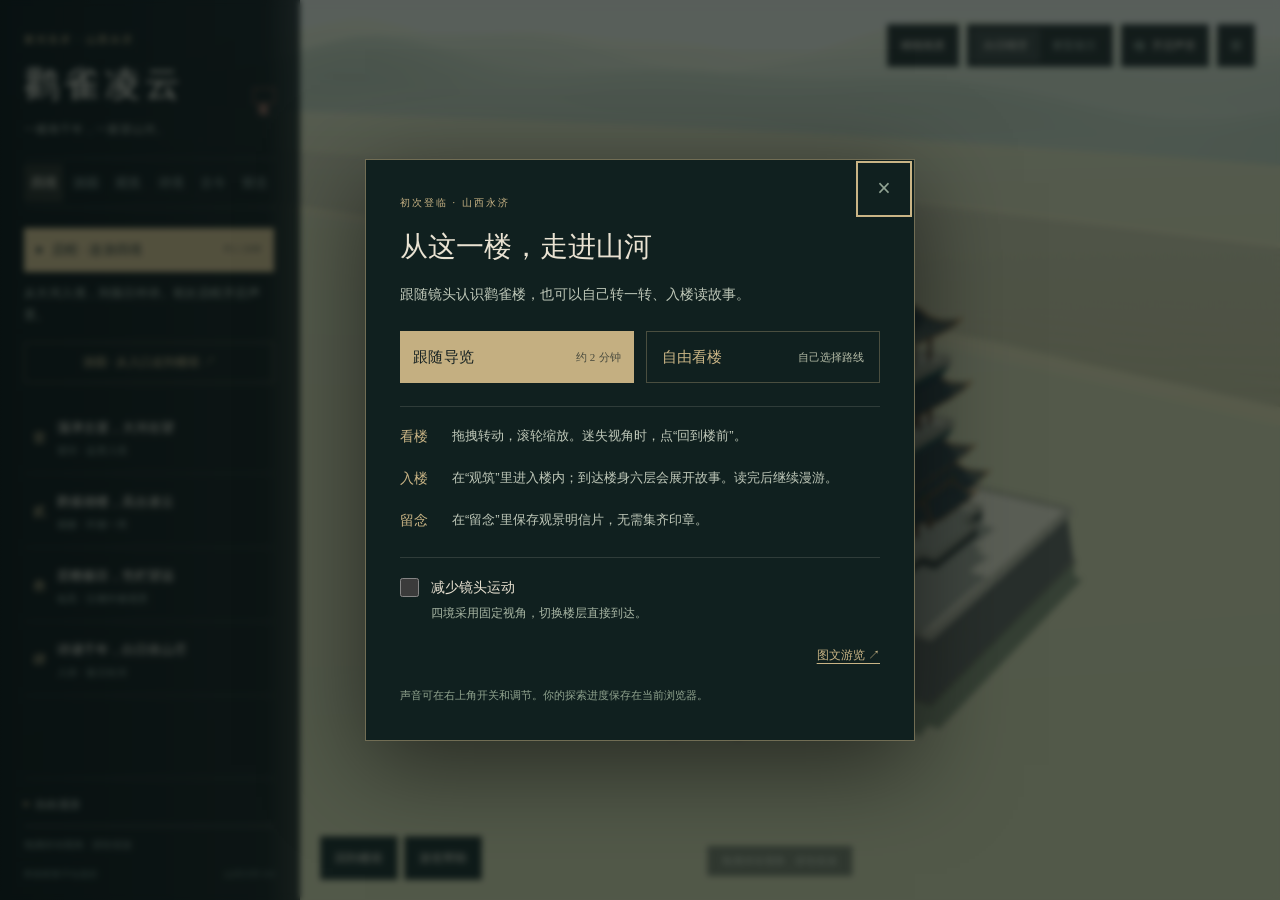
==== index.html @ 4265ccd5 "Release stable ground rendering for interior sections" ====
<!DOCTYPE html>
<html lang="zh-CN">
<head>
  <meta charset="UTF-8">
  <meta name="viewport" content="width=device-width, initial-scale=1, viewport-fit=cover">
  <meta name="theme-color" content="#0b1112">
  <meta http-equiv="Content-Security-Policy" content="upgrade-insecure-requests">
  <meta name="description" content="鹳雀凌云：沿黄河游览鹳雀楼，听声景、识斗拱、赏唐诗，收集六枚山河印章，留下自己的观景明信片。">
  <title>鹳雀凌云 · 鹳雀楼数字化漫游</title>
  <link rel="icon" href="data:image/svg+xml,%3Csvg xmlns='http://www.w3.org/2000/svg' viewBox='0 0 64 64'%3E%3Crect width='64' height='64' rx='12' fill='%23121b1a'/%3E%3Cpath d='M9 49h46M15 45h34M20 31v14m12-14v14m12-14v14M12 30l20-9 20 9M18 20l14-8 14 8' fill='none' stroke='%23c9b485' stroke-width='3'/%3E%3C/svg%3E">
  
  <link rel="stylesheet" href="./assets/experience-v2.css?v=2eea941be336">
  <script type="importmap">{"imports": {"three": "./assets/vendor/three.module.js", "three/addons/": "./assets/vendor/addons/"}}</script>
  <link data-online-preload rel="preload" as="fetch" href="./assets/guanque-fast.glb?v=9f505e58ea21" crossorigin="anonymous" fetchpriority="high">
  <link data-online-preload rel="modulepreload" href="./assets/vendor/three.module.js">
  <link data-online-preload rel="modulepreload" href="./assets/vendor/addons/controls/OrbitControls.js">
  <link data-online-preload rel="modulepreload" href="./assets/vendor/addons/loaders/GLTFLoader.js">
  <link data-online-preload rel="modulepreload" href="./assets/vendor/addons/utils/BufferGeometryUtils.js">
</head>
<body>
  <main id="stage" aria-label="鹳雀楼三维漫游场景"></main>
  <div id="hotspots" aria-label="建筑探索点" hidden></div>

  <aside class="sidebar" id="tour-navigation" aria-label="漫游导航">
    <header class="brand">
      <div><p class="eyebrow">黄河东岸 · 山西永济</p><h1>鹳雀凌云</h1></div>
      <span class="brand-seal" aria-hidden="true">登临</span>
    </header>
    <p class="brand-caption">一楼阅千年，一眼望山河。</p>

    <nav class="view-tabs" role="tablist" aria-label="选择体验">
      <button id="tab-tour" role="tab" data-view="tour" aria-selected="true" aria-controls="view-tour">四境</button>
      <button id="tab-park" role="tab" data-view="park" aria-selected="false" aria-controls="view-park" tabindex="-1">游园</button>
      <button id="tab-explore" role="tab" data-view="explore" aria-selected="false" aria-controls="view-explore" tabindex="-1">观筑</button>
      <button id="tab-poetry" role="tab" data-view="poetry" aria-selected="false" aria-controls="view-poetry" tabindex="-1">诗境</button>
      <button id="tab-history" role="tab" data-view="history" aria-selected="false" aria-controls="view-history" tabindex="-1">古今</button>
      <button id="tab-keepsake" role="tab" data-view="keepsake" aria-selected="false" aria-controls="view-keepsake" tabindex="-1">留念</button>
    </nav>

    <div class="view-body" id="navigation-content">
      <section id="view-tour" class="view-pane" role="tabpanel" aria-labelledby="tab-tour">
        <button class="primary-button" id="play-all"><span class="play-triangle" aria-hidden="true"></span>启程 · 连游四境<span class="button-tail">约 2 分钟</span></button>
        <p class="pane-note">从大河入境，到落日吟诗。初次启程开启声景。</p>
        <button class="outline-button park-entry" id="open-park">游园 · 从入口走到楼前 ↗</button>
        <nav class="scene-nav" aria-label="选择巡航场景">
          <button class="scene-button" data-scene="0" aria-pressed="false"><span class="scene-number">壹</span><span><span class="scene-title">蒲津古渡，大河在望</span><span class="scene-description">望河 · 远景入境</span></span><span class="scene-check" aria-hidden="true"></span></button>
          <button class="scene-button" data-scene="1" aria-pressed="false"><span class="scene-number">贰</span><span><span class="scene-title">鹳雀雄楼，高台凌云</span><span class="scene-description">观楼 · 环楼一周</span></span><span class="scene-check" aria-hidden="true"></span></button>
          <button class="scene-button" data-scene="2" aria-pressed="false"><span class="scene-number">叁</span><span><span class="scene-title">层檐极目，凭栏望远</span><span class="scene-description">临高 · 沿楼外侧观景</span></span><span class="scene-check" aria-hidden="true"></span></button>
          <button class="scene-button" data-scene="3" aria-pressed="false"><span class="scene-number">肆</span><span><span class="scene-title">诗诵千年，白日依山尽</span><span class="scene-description">入诗 · 落日长河</span></span><span class="scene-check" aria-hidden="true"></span></button>
        </nav>
      </section>

      <section id="view-park" class="view-pane" role="tabpanel" aria-labelledby="tab-park" hidden>
        <p class="pane-intro">穿园过湖，拾级登临。</p>
        <p class="pane-note">沿实景中的入口、鹳影湖与主轴，走近这座楼。</p>
        <button id="park-overview" class="primary-button">俯瞰景区全貌 <span class="button-tail">实景布局参考</span></button>
        <p id="park-status" class="microcopy" role="status">正在铺展景区周边…</p><button id="park-retry" class="text-button" hidden>重新载入周边 ↗</button>
        <nav id="park-stops" class="park-stops" aria-label="选择景区游览位置"></nav>
        <div class="park-reading"><p id="park-stop-label" class="eyebrow">由入口望向鹳雀楼</p><p id="park-stop-note">入口、湖桥、圆形广场与高台，连成一段完整的登临。</p></div>
        <button id="park-next" class="outline-button">从入口出发 →</button>
        <button id="park-enter-building" class="text-button park-enter">进入楼内 · 接续楼层故事 ↗</button>
        <label class="check-row park-visible"><input id="park-visible" type="checkbox" checked>显示景区周边</label>
        <p class="microcopy">卫星图校正平面关系，航拍参考建筑形制。道路、湖岸和附属建筑尺寸为示意。</p>
      </section>

      <section id="view-explore" class="view-pane" role="tabpanel" aria-labelledby="tab-explore" hidden>
        <p class="pane-intro">从一片瓦，读懂一座楼。</p>
        <p class="pane-note">点选构件，或点击画面中的标记，靠近看一看。</p>
        <button id="enter-walk" class="primary-button interior-entry">入楼漫游 · 楼层故事</button>
        <button id="interior-toggle" class="outline-button interior-entry" aria-pressed="false">打开九层内部结构</button>
        <div id="walk-panel" class="walk-panel" hidden>
          <div class="section-heading"><strong id="walk-floor">楼身一层</strong><span id="walk-progress" class="microcopy">故事足迹 0 / 6</span></div>
          <label class="interior-label" for="walk-storey">前往楼层</label><select id="walk-storey"></select>
          <div class="walk-navigation">
            <div class="walk-pad" role="group" aria-label="楼内移动"><button data-walk-move="forward" aria-label="向前走">↑</button><button data-walk-move="left" aria-label="向左走">←</button><button data-walk-move="back" aria-label="向后走">↓</button><button data-walk-move="right" aria-label="向右走">→</button></div>
            <div class="walk-floor-actions"><div><button id="walk-down">下楼 ↓</button><button id="walk-up">上楼 ↑</button></div><button id="walk-story-again">重读本层故事</button><button id="walk-recenter">回到本层入口</button></div>
          </div>
          <p id="walk-status" class="walk-status" role="status">拖动画面环视 · W A S D 或方向键行走</p>
          <button id="exit-walk" class="outline-button">返回结构剖视</button>
          <p class="microcopy walk-scope">楼身六层到层讲故事，台基三层可查看结构说明。故事为导览主题编排，空间为示意。E 上楼，Q 下楼，Esc 退出。</p>
        </div>
        <div id="interior-panel" class="interior-panel" hidden>
          <p class="interior-scope">结构示意 · 平面与部分层高推定</p>
          <div class="interior-modes" role="group" aria-label="内部结构显示方式"><button data-interior-mode="section" aria-pressed="true">半剖楼阁</button><button data-interior-mode="skeleton" aria-pressed="false">只看骨架</button></div>
          <label class="interior-label" for="interior-storey">按内部楼层查看</label>
          <select id="interior-storey"><option value="all">全楼 · 九层结构</option></select>
          <div class="section-heading"><span id="interior-floor-title">台基三层 · 楼身六层</span><button id="interior-spread" class="text-button" aria-pressed="false">展开九层 ↗</button></div>
          <p id="interior-floor-note" class="microcopy"></p>
          <div id="section-depth-control"><label class="interior-label" for="section-depth">外壳剖切位置 <output id="section-depth-value">中轴</output></label><input id="section-depth" type="range" min="-25" max="25" step="1" value="0"></div>
          <p class="microcopy">楼梯、井道和柱位按资料关系示意，尺寸待完整 CAD 核对。</p>
          <button id="interior-evidence" class="text-button">查看建模依据与推定范围 ↗</button>
        </div>
        <div class="part-list" aria-label="选择建筑构件">
          <button data-part="bracket"><span class="part-glyph" aria-hidden="true">枓</span><span>檐下斗拱<small>层叠相承，向外出挑</small></span><span class="visited-mark"></span></button>
          <button data-part="tile"><span class="part-glyph" aria-hidden="true">瓦</span><span>灰陶筒瓦<small>一垄一垄，顺势排水</small></span><span class="visited-mark"></span></button>
          <button data-part="ridge"><span class="part-glyph" aria-hidden="true">脊</span><span>正脊与鸱吻<small>屋顶之上，抬头见巧</small></span><span class="visited-mark"></span></button>
          <button data-part="column"><span class="part-glyph" aria-hidden="true">柱</span><span>立柱与回廊<small>柱列成行，檐影有序</small></span><span class="visited-mark"></span></button>
          <button data-part="podium"><span class="part-glyph" aria-hidden="true">台</span><span>高台与石阶<small>拾级之始，楼阁之基</small></span><span class="visited-mark"></span></button>
        </div>
        <div class="structure-controls">
          <div class="section-heading"><span>楼阁结构</span><button id="explode-button" class="text-button" aria-pressed="false">展开层次 ↗</button></div>
          <div class="layer-filters" role="group" aria-label="按外观层次查看">
            <button data-tier="all" aria-pressed="true">全楼</button><button data-tier="0" aria-pressed="false">高台</button><button data-tier="1" aria-pressed="false">下层</button><button data-tier="2" aria-pressed="false">中层</button><button data-tier="3" aria-pressed="false">上层</button>
          </div>
          <p class="microcopy">台基内分三层，楼身内分六层。外观中层、上层分别对应楼身第四、第六层。</p>
        </div>
      </section>

      <section id="view-poetry" class="view-pane" role="tabpanel" aria-labelledby="tab-poetry" hidden>
        <p class="pane-intro">让诗句，回到风景里。</p>
        <p class="pane-note">点一句诗，随镜头看落日、望黄河、再登高。</p>
        <button class="primary-button" id="play-poem"><span class="play-triangle" aria-hidden="true"></span>听一首《登鹳雀楼》</button>
        <div class="poetry-stops">
          <button data-poem="0"><span>01</span><span>白日依山尽<small>看夕照渐入山色</small></span><span class="visited-mark"></span></button>
          <button data-poem="1"><span>02</span><span>黄河入海流<small>让视线沿长河展开</small></span><span class="visited-mark"></span></button>
          <button data-poem="2"><span>03</span><span>欲穷千里目<small>放眼远山与平原</small></span><span class="visited-mark"></span></button>
          <button data-poem="3"><span>04</span><span>更上一层楼<small>随目光再上一层</small></span><span class="visited-mark"></span></button>
        </div>
        <p class="microcopy">可单句重听，也可按诗序连续欣赏。</p>
      </section>

      <section id="view-history" class="view-pane" role="tabpanel" aria-labelledby="tab-history" hidden>
        <p class="pane-intro">楼有兴替，诗自长存。</p>
        <p class="pane-note">沿时间看它的来处，也看今天的重逢。</p>
        <div class="history-list" aria-label="鹳雀楼历史时间轴">
          <button data-history="0"><span class="history-date">北周时期</span><span>河畔起高楼</span></button>
          <button data-history="1"><span class="history-date">唐代</span><span>诗人与登临</span></button>
          <button data-history="2"><span class="history-date">古楼毁损后</span><span>楼隐，诗传</span></button>
          <button data-history="3"><span class="history-date">1997 年</span><span>重建启幕</span></button>
          <button data-history="4"><span class="history-date">2002 年</span><span>重见鹳雀楼</span></button>
        </div>
        <a class="source-link" href="http://sxgql.com/?about/" target="_blank" rel="noopener noreferrer">资料来源：鹳雀楼景区介绍 ↗</a>
      </section>

      <section id="view-keepsake" class="view-pane" role="tabpanel" aria-labelledby="tab-keepsake" hidden>
        <p class="pane-intro">把这一眼山河，留下来。</p>
        <p class="pane-note">探索六个主题，集齐属于这次登临的山河印。</p>
        <div id="stamp-grid" class="stamp-grid" aria-label="山河印章收集"></div>
        <p class="collection-progress" id="collection-progress">山河六印 · 0 / 6</p>
        <label class="poem-choice" for="postcard-poem">选一句诗，寄给此刻</label>
        <select id="postcard-poem"><option value="0">白日依山尽，黄河入海流。</option><option value="1">欲穷千里目，更上一层楼。</option><option value="2">一楼阅千年，一眼望山河。</option></select>
        <button class="primary-button" id="capture-postcard">制作观景明信片 <span class="button-tail">留住当前视角</span></button>
        <p class="microcopy">随时可以留影。探索进度保存在当前浏览器。</p>
      </section>
    </div>

    <div class="tour-info">
      <div class="mode-row"><div class="mode" id="mode"><span class="mode-dot"></span><span id="mode-label" aria-live="polite">自由漫游</span></div><span id="tour-counter"></span></div>
      <div class="progress-track" role="progressbar" aria-label="导览进度" aria-valuemin="0" aria-valuemax="100" aria-valuenow="0"><div id="tour-progress"></div></div>
      <div class="player-controls" id="player-controls" hidden><button id="previous-scene" aria-label="上一境">← 上一境</button><button id="pause-tour">暂停</button><button id="next-scene" aria-label="下一境">下一境 →</button><button id="stop-tour" aria-label="结束导览">结束</button></div>
      <p class="tour-tip" id="tour-tip">拖拽转动 · 滚轮缩放 · 双指缩放</p>
    </div>
    <footer class="sidebar-footer"><span>鹳雀楼数字化漫游</span><span id="mini-progress">山河六印 0/6</span></footer>
  </aside>

  <div class="top-controls">
    <button id="quality-toggle" class="quality-toggle" aria-pressed="false" disabled title="加载精细模型">精细画质</button>
    <div class="time-switch" role="group" aria-label="时辰切换"><button id="day-button" class="time-button active" aria-pressed="true">白日晴空</button><button id="dusk-button" class="time-button" aria-pressed="false">黄昏落日</button></div>
    <button id="sound-toggle" class="sound-toggle" aria-pressed="false"><span class="sound-bars" aria-hidden="true"><i></i><i></i><i></i></span><span id="sound-label">开启声音</span></button>
    <button id="sound-settings-toggle" class="settings-toggle" aria-expanded="false" aria-controls="sound-settings" aria-label="声音设置">≡</button>
  </div>
  <aside id="sound-settings" class="sound-settings" aria-label="声音设置" hidden>
    <div class="section-heading"><span>山河声景</span><button class="text-button" id="close-sound-settings" aria-label="收起声音设置">×</button></div>
    <label for="music-track">背景音乐</label>
    <select id="music-track"><option value="fuguang">浮光（The History） · Jannik</option><option value="original">原配乐 · 山河五音</option></select>
    <div id="external-music-panel">
      <audio id="external-music-player" preload="none" loop hidden></audio>
      <div class="fuguang-player">
        <p class="fuguang-title">浮光 <span>The History · Jannik</span></p>
        <div class="fuguang-playback"><button id="external-music-play" class="outline-button">播放《浮光》</button><span id="fuguang-time">00:00 / --:--</span></div>
        <input id="fuguang-seek" type="range" min="0" max="100" step="0.1" value="0" aria-label="《浮光》播放进度" disabled>
      </div>
      <label for="fuguang-volume">《浮光》音量 <output id="fuguang-volume-value">20%</output></label><input id="fuguang-volume" type="range" min="0" max="100" value="20">
      <p id="fuguang-status" class="microcopy" role="status">点击播放，可单独调节音乐音量。</p>
      <p id="fuguang-device-volume" class="microcopy" hidden>此浏览器使用设备音量，请通过系统音量键调节。</p>
      <div class="music-player-actions"><button id="external-music-reload" class="text-button" hidden>重新载入播放器</button><a href="https://music.163.com/song?id=1394601255" target="_blank" rel="noopener noreferrer">在网易云打开 ↗</a></div>
      <p class="microcopy">网易云音频外链 · 需联网播放</p>
    </div>
    <div id="original-music-controls" hidden>
      <label for="music-volume">原配乐音量 <output id="music-volume-value">40%</output></label><input id="music-volume" type="range" min="0" max="100" value="40">
      <p class="microcopy">原创五声音景，随白日与黄昏变换。<br>朗诵时原配乐会轻轻降低。</p>
    </div>
    <label for="ambient-volume">风与水 <output id="ambient-volume-value">25%</output></label><input id="ambient-volume" type="range" min="0" max="100" value="25">
    <label class="check-row"><input type="checkbox" id="narration-enabled" checked>开启朗诵与构件讲解</label>
    <p class="microcopy">朗诵与讲解 · 云扬合成男声</p>
  </aside>

  <div id="interior-legend" class="interior-legend" aria-live="polite" hidden><strong id="interior-legend-floor">九层结构示意</strong><span>平面与部分层高推定</span><div><i class="known-dot"></i>有标高依据 <i class="estimated-dot"></i>标高推定</div></div>
  <div id="walk-fade" class="walk-fade" aria-hidden="true"></div>
  <aside id="walk-story" class="walk-story" aria-label="楼层故事" hidden>
    <div class="walk-story-reading">
    <button id="walk-close-story" class="close-panel" aria-label="收起楼层故事">×</button>
    <p id="walk-story-floor" class="eyebrow"></p><h2 id="walk-story-title" tabindex="-1"></h2><p id="walk-story-lead" class="detail-lead"></p><div id="walk-story-body"></div>
    <button id="walk-read-story" class="outline-button" hidden>听本层故事</button><a id="walk-story-source" class="source-link" target="_blank" rel="noopener noreferrer">查阅故事依据 ↗</a>
    <p id="walk-story-scope" class="microcopy">六层故事为数字导览主题编排，不代表真实展厅用途。</p>
    </div>
    <div class="walk-story-actions"><button id="walk-continue" class="primary-button">读完了，继续漫游 →</button></div>
  </aside>
  <aside id="detail-panel" class="detail-panel" aria-label="探索详情" hidden>
    <button class="close-panel" id="close-detail" aria-label="收起探索详情">×</button>
    <p class="eyebrow" id="detail-eyebrow"></p><h2 id="detail-title"></h2><p class="detail-lead" id="detail-lead"></p><div id="detail-body"></div>
    <button class="outline-button" id="read-detail" hidden>听一段讲解</button>
    <a class="source-link" id="detail-source" hidden target="_blank" rel="noopener noreferrer">查阅资料 ↗</a>
  </aside>

  <aside class="poem-panel" id="poem-panel" aria-label="王之涣《登鹳雀楼》" aria-hidden="true" inert>
    <button class="close-panel" id="close-poem" aria-label="收起诗文">×</button>
    <p class="eyebrow">点一句诗，入一重境</p><h2>登鹳雀楼</h2><p class="poem-author">唐 · 王之涣</p>
    <div class="poem-lines"><button data-poem="0">白日依山尽，</button><button data-poem="1">黄河入海流。</button><button data-poem="2">欲穷千里目，</button><button data-poem="3">更上一层楼。</button></div>
    <p id="poem-caption">四句诗，四种看山河的方式。</p>
  </aside>

  <div class="caption-bar" id="caption-bar" hidden><span id="caption-kicker"></span><p id="caption-text" aria-live="polite"></p></div>
  <div id="toast" class="toast" role="status" hidden></div>
  <div class="view-hint" id="view-hint">拖拽转动视角 <span>·</span> 滚轮缩放</div>
  <div id="scene-tools" class="scene-tools" role="group" aria-label="游览快捷操作">
    <button id="home-view" disabled>回到楼前</button>
    <button id="visitor-help" aria-haspopup="dialog" aria-controls="visitor-guide" disabled>游览帮助</button>
    <button id="panel-toggle" aria-expanded="true" aria-controls="navigation-content" disabled>收起面板</button>
  </div>

  <dialog id="visitor-guide" class="visitor-guide" aria-labelledby="visitor-title" aria-describedby="visitor-intro">
    <button id="close-visitor-guide" class="close-panel" aria-label="关闭游览帮助">×</button>
    <p class="eyebrow" id="visitor-eyebrow">黄河东岸 · 山西永济</p>
    <h2 id="visitor-title">从这一楼，走进山河</h2>
    <p id="visitor-intro">跟随镜头认识鹳雀楼，也可以自己转一转、入楼读故事。</p>
    <div class="visitor-choices">
      <button id="visitor-tour" class="primary-button">跟随导览 <span class="button-tail">约 2 分钟</span></button>
      <button id="visitor-explore" class="outline-button">自由看楼 <span>自己选择路线</span></button>
    </div>
    <dl class="visitor-tips">
      <div><dt>看楼</dt><dd><span class="desktop-tip">拖拽转动，滚轮缩放。</span><span class="mobile-tip">单指转动，双指缩放。</span>迷失视角时，点“回到楼前”。</dd></div>
      <div><dt>入楼</dt><dd>在“观筑”里进入楼内；到达楼身六层会展开故事。读完后继续漫游。</dd></div>
      <div><dt>留念</dt><dd>在“留念”里保存观景明信片，无需集齐印章。</dd></div>
    </dl>
    <label class="visitor-motion"><input id="visitor-reduced-motion" type="checkbox"><span>减少镜头运动<small>四境采用固定视角，切换楼层直接到达。</small></span></label>
    <div class="visitor-bottom"><button id="visitor-system-motion" class="text-button" hidden>跟随设备的动态设置</button><a href="#reading-guide">图文游览 ↗</a></div>
    <p class="visitor-note">声音可在右上角开关和调节。你的探索进度保存在当前浏览器。</p>
  </dialog>

  <section id="reading-guide" class="reading-guide" aria-labelledby="reading-title" tabindex="-1">
    <div class="reading-content">
      <a href="#" class="reading-return">← 返回三维场景</a>
      <p class="eyebrow">黄河东岸 · 山西永济</p>
      <h2 id="reading-title">一楼阅千年</h2>
      <p class="reading-intro">暂时不便操作三维画面，也可以在这里读建筑、赏唐诗，按自己的节奏了解鹳雀楼。</p>
      <div class="reading-facts"><p><strong>73.9 米</strong><span>现代复建楼总高</span></p><p><strong>九层结构</strong><span>台基三层 · 楼身六层</span></p><p><strong>六段故事</strong><span>数字导览的楼层主题</span></p></div>
      <h3>诗里的鹳雀楼</h3><blockquote>白日依山尽，黄河入海流。<br>欲穷千里目，更上一层楼。<cite>唐 · 王之涣《登鹳雀楼》</cite></blockquote>
      <h3>随楼层读故事</h3><p>楼身六层编排文化故事；台基三层介绍建筑结构。以下主题不对应真实展厅分配。</p>
      <details><summary>楼身一层 · 河畔起高楼</summary><p>从这一层，先听古楼的来处。</p><p>据景区介绍，鹳雀楼始建于北周，最初具有军事戍楼的用途，因鹳雀常来栖息而得名。楼临黄河、远望中条，地理位置与登临视野一起构成了它的记忆。</p><p>眼前的三维模型表现的是现代复建楼。复建工程于 1997 年启动，2002 年开放；古楼的故事，借新的建筑空间继续被人们讲述。</p><a target="_blank" rel="noopener noreferrer" href="http://sxgql.com/?about/">查阅故事依据 ↗</a></details>
      <details><summary>楼身二层 · 二十字里的山河</summary><p>一首短诗，把登临写成了千年的记忆。</p><p>“白日依山尽，黄河入海流。欲穷千里目，更上一层楼。”王之涣的《登鹳雀楼》只有四句二十字，却把落日、大河与登高的动作连在了一起。</p><p>前两句展开眼前山河，后两句把视线引向更远的地方。此层的数字主题从诗意出发，不代表这里真实设有某一座诗歌展厅。</p><a target="_blank" rel="noopener noreferrer" href="http://sxgql.com/?about/">查阅故事依据 ↗</a></details>
      <details><summary>楼身三层 · 楼隐，诗传</summary><p>建筑曾经消失，登临的记忆仍在。</p><p>据景区介绍，古鹳雀楼曾毁于战火，此后长期未获重建。这里不把今天的复建楼当成从古代原样留存的建筑。</p><p>楼可以隐去，诗却一代代传下来。《登鹳雀楼》让黄河岸边的登临经验越过时间，也让后来的重建有了人们熟悉的文化记忆。</p><a target="_blank" rel="noopener noreferrer" href="http://sxgql.com/?about/">查阅故事依据 ↗</a></details>
      <details><summary>楼身四层 · 重建，再续登临</summary><p>新的楼阁，回应久远的文化记忆。</p><p>据景区介绍，鹳雀楼于 1997 年 12 月启动重建，2002 年 9 月 26 日正式对外开放。今天眼前的楼阁，是这次现代复建的成果。</p><p>复建采用仿唐形制，把高台、柱列与层檐重新带到黄河岸边。它延续的是古楼与诗文的文化记忆，具体空间和工程构造属于现代建筑。</p><a target="_blank" rel="noopener noreferrer" href="http://sxgql.com/?about/">查阅故事依据 ↗</a></details>
      <details><summary>楼身五层 · 唐风与今工</summary><p>檐下的古意，来自今天的建造。</p><p>复建楼采用框架剪力墙结构，并组合预制与现浇的仿古混凝土构件。眼前的柱、枋、斗拱和层檐，以现代工程方法表现仿唐楼阁的建筑节奏。</p><p>施工方案记载，在楼身第五层平面处，外槽柱轴线向内移动 500 毫米。这一处明确的调整，让我们能把上部收敛的轮廓，与具体的建造尺寸联系起来。</p><a target="_blank" rel="noopener noreferrer" href="https://www.gc5.com/jzgc/jzsg/10190840.html">查阅故事依据 ↗</a></details>
      <details><summary>楼身六层 · 更上一层楼</summary><p>走到高处，再把目光交给山河。</p><p>楼身六层对应外观的第三层。包括台基与最高脊饰在内，复建楼总高 73.9 米；楼层地坪、屋顶和最高大吻，属于不同的高度基准。</p><p>这次数字登临，从台基与柱梁走到楼阁高处。回到“更上一层楼”，也可以把它读作一次不断拓展视野的邀请。此处故事与路线为数字导览编排，不表示真实开放区域。</p><a target="_blank" rel="noopener noreferrer" href="http://sxgql.com/?about/">查阅故事依据 ↗</a></details>
      <h3>这座数字楼阁</h3><p>模型以实景照片和公开工程资料为依据。内部平面、部分标高和景区周边尺寸仍有推定，用于文化与结构展示。实际开放区域和现场路线以景区公布的信息为准。</p>
      <p class="reading-footer">鹳雀凌云 · 鹳雀楼数字化漫游</p>
    </div>
  </section>

  <dialog id="postcard-dialog" class="postcard-dialog" aria-labelledby="postcard-title">
    <div class="dialog-heading"><h2 id="postcard-title">这一眼山河</h2><button id="close-postcard" class="close-panel" aria-label="关闭明信片预览">×</button></div>
    <img id="postcard-preview" alt="用当前三维观景画面制作的鹳雀楼诗意明信片">
    <div class="dialog-actions"><a id="download-postcard" class="primary-button" download="鹳雀凌云_观景明信片.png" target="_blank" rel="noopener">保存明信片</a><button id="retake-postcard" class="outline-button">返回调整视角</button></div>
    <p class="microcopy" id="postcard-status">明信片包含当前视角、所选诗句与已收集的印章。</p>
  </dialog>

  <div id="loading" role="status"><p class="eyebrow">黄河东岸 · 一场数字登临</p><h2 class="loading-title">鹳雀凌云</h2><div class="loading-line"></div><p id="loading-message">正在铺展楼阁与山河</p><button id="retry" class="outline-button" hidden>重新加载</button><a class="loading-reading" href="#reading-guide">先读建筑与楼层故事 ↗</a></div>
  <noscript><div class="no-script"><p>三维漫游需要启用 JavaScript。</p><a href="#reading-guide">打开图文游览，阅读建筑与楼层故事 ↗</a></div></noscript>
  
  <script type="module" src="./assets/experience-v2.js?v=2eea941be336"></script>
</body>
</html>
---- assets/experience-v2.css ----
:root{color-scheme:dark;--ink:#0b1112;--paper:#e9e2d2;--muted:#9ba79e;--gold:#c9b485;--line:rgba(233,226,210,.14);--red:#ba6654;--serif:"Songti SC","STSong","SimSun","Noto Serif CJK SC",serif;--sans:-apple-system,BlinkMacSystemFont,"PingFang SC",sans-serif}
*{box-sizing:border-box} [hidden]{display:none!important} html,body{width:100%;height:100%;margin:0;overflow:hidden;background:var(--ink)}body{color:var(--paper);font-family:var(--serif);-webkit-font-smoothing:antialiased;overscroll-behavior:none}button,input,select{font:inherit}button{appearance:none;border:0;border-radius:0;color:inherit;cursor:pointer;-webkit-tap-highlight-color:transparent;background:transparent}button:focus-visible,a:focus-visible,select:focus-visible,input:focus-visible{outline:2px solid var(--gold);outline-offset:4px}button:disabled{opacity:.36;cursor:default}a{color:var(--gold);text-underline-offset:4px}button,input{touch-action:manipulation}#stage{position:fixed;inset:0;overflow:hidden}#stage canvas{display:block;width:100%;height:100%;outline:none;touch-action:none}.eyebrow{margin:0 0 13px;color:var(--gold);font-size:10px;line-height:1.8;letter-spacing:.2em}.sidebar{position:fixed;z-index:10;inset:0 auto 0 0;width:300px;padding:31px 24px 19px;display:flex;flex-direction:column;background:linear-gradient(90deg,rgba(8,15,16,.98),rgba(8,15,16,.93) 89%,rgba(8,15,16,.8));border-right:1px solid rgba(230,226,208,.07)}.brand{display:flex;justify-content:space-between;align-items:flex-end;gap:12px}.brand h1{margin:0;font-size:35px;line-height:1.3;letter-spacing:.15em;font-weight:500}.brand-seal{border:1px solid rgba(186,102,84,.65);writing-mode:vertical-rl;color:#c88472;font-size:11px;padding:5px 3px;letter-spacing:.15em;line-height:1.3;margin-bottom:4px}.brand-caption{margin:14px 0 21px;color:#a4aa9c;letter-spacing:.09em;font-size:11px}.view-tabs{display:grid;grid-template-columns:repeat(6,1fr);gap:3px;border-top:1px solid var(--line);border-bottom:1px solid var(--line);padding:5px 0;margin-bottom:20px}.view-tabs button{padding:9px 2px;font-size:13px;color:#899890;min-height:38px}.view-tabs button[aria-selected=true]{color:var(--paper);background:rgba(201,180,133,.13)}.view-body{flex:1;min-height:0;overflow-y:auto;scrollbar-width:thin;scrollbar-color:#37423c transparent;padding-right:1px}.view-pane{animation:panel-in .24s ease}.pane-intro{font-size:17px;line-height:1.55;letter-spacing:.04em;margin:1px 0 10px}.pane-note{font-size:11px;color:#939f94;line-height:1.9;letter-spacing:.035em;margin:10px 0 13px}.primary-button{display:flex;align-items:center;justify-content:center;gap:9px;width:100%;min-height:44px;padding:12px 13px;background:#c4af81;color:#152021;letter-spacing:.025em;font-size:13px;transition:background .2s}.primary-button:hover{background:#e0cba0}.button-tail{margin-left:auto;font-size:9px;letter-spacing:.02em;opacity:.7}.play-triangle{width:0;height:0;border-top:4px solid transparent;border-bottom:4px solid transparent;border-left:6px solid currentColor}.scene-nav{display:flex;flex-direction:column;gap:2px;margin-top:13px}.scene-button{position:relative;display:flex;align-items:center;gap:11px;min-height:72px;width:100%;padding:13px 9px;border-bottom:1px solid var(--line);text-align:left}.scene-button:before{content:"";position:absolute;left:0;top:17px;bottom:17px;width:2px;background:var(--gold);transform:scaleY(0);transition:transform .2s}.scene-button:hover,.part-list button:hover,.poetry-stops button:hover,.history-list button:hover{background:rgba(233,226,210,.045)}.scene-button.active{background:rgba(201,180,133,.09)}.scene-button.active:before{transform:scaleY(1)}.scene-number{color:var(--gold);font-size:13px}.scene-title{display:block;white-space:nowrap;font-size:13px;line-height:1.55}.scene-description{display:block;margin-top:6px;color:#829287;font-size:10px;letter-spacing:.035em}.scene-check{margin-left:auto;color:var(--gold);font-size:11px}.scene-button.visited .scene-check:after{content:"✓"}.tour-info{margin-top:18px;padding-top:15px;border-top:1px solid var(--line)}.mode-row{display:flex;align-items:center;justify-content:space-between;gap:5px;min-height:20px}.mode{display:flex;gap:7px;align-items:center;font-size:11px;letter-spacing:.025em;color:#b6bdb0}.mode-dot{width:4px;height:4px;border-radius:50%;background:#7e9285}.mode.playing .mode-dot{background:var(--gold);box-shadow:0 0 7px #c9b48550}#tour-counter{font-size:10px;color:#88968e;font-family:var(--sans)}.progress-track{height:2px;background:var(--line);margin-top:11px;overflow:hidden}#tour-progress{width:100%;height:100%;background:var(--gold);transform:scaleX(0);transform-origin:left center}.player-controls{display:grid;grid-template-columns:1fr 1fr 1fr auto;align-items:center;gap:3px;margin-top:8px}.player-controls button{min-height:34px;font-size:10px;color:#b6bdb0;white-space:nowrap}.player-controls #pause-tour{color:var(--gold);border:1px solid var(--line)}.player-controls #stop-tour{color:#85958c;padding:0 3px}.tour-tip{font-size:10px;color:#74857b;line-height:1.7;margin:9px 0 0}.sidebar-footer{display:flex;justify-content:space-between;gap:4px;margin-top:15px;color:#647b70;font-size:9px;letter-spacing:.02em}.part-list button,.poetry-stops button{display:flex;width:100%;text-align:left;align-items:center;gap:13px;min-height:60px;padding:11px 8px;border-bottom:1px solid var(--line);font-size:14px}.part-list button.active,.poetry-stops button.active{background:rgba(201,180,133,.09);color:var(--gold)}.part-glyph{display:grid;place-items:center;width:27px;height:30px;border:1px solid #c9b48535;font-size:16px;color:var(--gold)}.part-list small,.poetry-stops small{display:block;margin-top:5px;font-size:10px;color:#8c9b90}.visited-mark{margin-left:auto;font-size:10px;color:var(--gold)}.visited .visited-mark:after{content:"✓"}.structure-controls{margin-top:21px;padding-top:15px;border-top:1px solid var(--line)}.section-heading{display:flex;justify-content:space-between;align-items:center;font-size:12px}.text-button{color:var(--gold);font-size:11px;padding:6px 0 6px 8px}.layer-filters{display:grid;grid-template-columns:repeat(5,1fr);gap:4px;margin-top:12px}.layer-filters button{padding:9px 0;min-height:35px;font-size:11px;background:#ffffff04;border:1px solid var(--line)}.layer-filters button[aria-pressed=true]{color:var(--gold);border-color:#c9b48575;background:#c9b48513}.microcopy{color:#829287;line-height:1.8;font-size:10px;margin:11px 0 0}.poetry-stops{margin-top:16px}.poetry-stops button>span:first-child{font-family:var(--sans);font-size:10px;color:#87968d}.history-list{position:relative;margin-top:17px}.history-list:before{content:"";position:absolute;left:5px;top:14px;bottom:25px;width:1px;background:#c9b4853d}.history-list button{position:relative;display:flex;flex-direction:column;gap:6px;width:100%;padding:11px 10px 13px 25px;text-align:left;font-size:14px}.history-list button:before{content:"";position:absolute;left:2px;top:16px;width:7px;height:7px;border:1px solid #c9b48590;background:#101c1b;border-radius:50%}.history-list button.active:before{background:var(--gold)}.history-list button.active{color:var(--gold)}.history-date{font-size:10px;color:#8c9b90;letter-spacing:.08em}.source-link{display:inline-block;font-size:10px;line-height:1.8;margin-top:16px;color:#8fa493}.stamp-grid{display:grid;grid-template-columns:repeat(3,1fr);gap:11px 8px;margin:21px 0 14px}.stamp{display:flex;flex-direction:column;align-items:center;gap:7px;padding:6px 2px 9px;font-size:11px;color:#77867d}.stamp-symbol{display:grid;place-items:center;border:1px solid #81918740;width:53px;height:53px;border-radius:3px;color:#6d8076;font-size:23px;letter-spacing:.07em;box-shadow:inset 0 0 0 3px #00000010}.stamp.earned{color:#c3b49a}.stamp.earned .stamp-symbol{color:#c27b65;border:1px solid #c27b65;box-shadow:inset 0 0 0 3px #171b19,inset 0 0 0 4px #c27b6566;transform:rotate(-3deg)}.stamp small{font-size:9px;color:#6e8577}.collection-progress{font-size:11px;text-align:center;letter-spacing:.08em;color:var(--gold);margin:11px 0 23px}.poem-choice{display:block;font-size:11px;color:#a8b2a5;margin-bottom:9px}select{width:100%;color:var(--paper);background:#182320;border:1px solid var(--line);padding:11px 9px;font-size:12px;margin-bottom:13px}option{background:#172320}.top-controls{position:fixed;z-index:20;right:25px;top:max(24px,env(safe-area-inset-top));display:flex;gap:8px;align-items:stretch}.time-switch{display:flex;align-items:center;padding:4px;background:rgba(9,17,17,.85);border:1px solid var(--line);backdrop-filter:blur(14px)}.time-button{padding:9px 12px;font-size:11px;color:#9ca99d}.time-button.active{background:rgba(233,226,210,.1);color:var(--paper)}.sound-toggle,.settings-toggle{background:rgba(9,17,17,.85);border:1px solid var(--line);font-size:11px;min-height:43px;padding:10px 12px;display:flex;align-items:center;gap:8px}.settings-toggle{font:20px var(--sans);padding:8px 12px;color:#a2b0a2}.sound-bars{display:flex;align-items:center;gap:2px;height:14px}.sound-bars i{width:2px;height:5px;background:#9bac9d}.sound-bars i:nth-child(2){height:11px}.sound-bars i:nth-child(3){height:8px}.sound-toggle[aria-pressed=true] .sound-bars i{background:var(--gold);animation:sound-wave .9s ease-in-out infinite alternate}.sound-toggle[aria-pressed=true] .sound-bars i:nth-child(2){animation-delay:-.3s}.sound-toggle[aria-pressed=true] .sound-bars i:nth-child(3){animation-delay:-.6s}.sound-settings{position:fixed;z-index:30;right:25px;top:max(79px,calc(env(safe-area-inset-top) + 55px));width:min(372px,calc(100vw - 36px));max-height:calc(100dvh - max(79px,calc(env(safe-area-inset-top) + 55px)) - 16px);overflow-y:auto;overscroll-behavior:contain;padding:20px;background:rgba(11,20,19,.97);border:1px solid #c9b48540;box-shadow:0 14px 45px #0004}.sound-settings label{display:flex;justify-content:space-between;font-size:11px;color:#b5c0b0;margin:17px 0 7px}.sound-settings output{font:10px var(--sans);color:#8e9e91}.sound-settings input[type=range]{width:100%;accent-color:var(--gold);height:18px}.sound-settings .check-row{justify-content:flex-start;align-items:center;gap:7px;font-size:11px}.check-row input{accent-color:var(--gold);width:15px;height:15px}.detail-panel,.poem-panel{position:fixed;z-index:16;right:25px;top:50%;width:282px;max-height:calc(100dvh - 150px);overflow-y:auto;padding:29px 25px 24px;background:rgba(10,19,18,.94);border:1px solid #c9b48542;backdrop-filter:blur(16px);transform:translateY(-46%);scrollbar-width:thin}.detail-panel{animation:detail-in .3s ease}.close-panel{position:absolute;top:7px;right:8px;min-width:32px;min-height:32px;padding:4px;font:23px var(--sans);font-weight:300;color:#91a393}.detail-panel h2,.poem-panel h2{font-size:26px;font-weight:400;letter-spacing:.06em;margin:0 0 14px;line-height:1.4}.detail-lead{font-size:12px;color:var(--gold);line-height:1.8;padding-bottom:16px;margin:0 0 17px;border-bottom:1px solid var(--line)}#detail-body p{font-size:13px;line-height:2;color:#bbc6b6;margin:0 0 13px}.outline-button{border:1px solid #c9b48550;padding:11px 15px;color:var(--gold);font-size:12px;min-height:40px}.detail-panel .outline-button{margin-top:8px;width:100%}.detail-panel .source-link{display:block}.poem-panel{text-align:center;opacity:0;visibility:hidden;pointer-events:none;transform:translate(14px,-46%);transition:opacity .55s,transform .55s,visibility .55s}.poem-panel.visible{opacity:1;visibility:visible;pointer-events:auto;transform:translate(0,-46%)}.poem-panel .eyebrow{font-size:9px;letter-spacing:.16em;margin-bottom:21px}.poem-author{margin:0 0 22px;font-size:11px;color:#8c9e8d;letter-spacing:.18em}.poem-lines{display:flex;flex-direction:column;gap:3px}.poem-lines button{font-size:20px;letter-spacing:.13em;line-height:1.9;padding:5px 0;transition:color .25s,background .25s;border-bottom:1px solid transparent}.poem-lines button.active{color:#edd2a0;background:#c9b4850e;border-color:#c9b48535}.poem-lines button:hover{color:var(--gold)}#poem-caption{font-size:10px;color:#8ca08d;line-height:1.9;padding-top:17px;margin:19px 0 0;border-top:1px solid var(--line)}.caption-bar{position:fixed;z-index:12;left:calc(50% + 140px);bottom:60px;transform:translateX(-50%);width:max-content;max-width:min(650px,calc(100vw - 355px));padding:12px 21px;background:rgba(9,18,16,.83);border-left:2px solid #c9b48585;backdrop-filter:blur(12px)}#caption-kicker{display:block;color:var(--gold);font-size:9px;letter-spacing:.14em;margin-bottom:5px}#caption-text{font-size:13px;line-height:1.8;margin:0;color:#e0e4d4;text-align:center}.view-hint{position:fixed;z-index:9;bottom:24px;left:calc(50% + 140px);transform:translateX(-50%);color:#e1e5d0c4;background:#0c171775;padding:8px 15px;font-size:10px;letter-spacing:.06em;white-space:nowrap;pointer-events:none}.view-hint span{margin:0 11px;color:#dce3c16c}.toast{position:fixed;z-index:60;left:calc(50% + 140px);top:91px;transform:translateX(-50%);padding:12px 21px;background:rgba(18,33,26,.96);border:1px solid #c9b48566;font-size:12px;line-height:1.8;max-width:calc(100vw - 40px);box-shadow:0 8px 30px #0003;animation:toast-in .3s ease;color:#e5d5b2;text-align:center}#hotspots{position:fixed;inset:0;z-index:8;pointer-events:none}.hotspot{position:absolute;left:0;top:0;pointer-events:auto;display:flex;align-items:center;gap:7px;padding:5px 10px 5px 5px;background:rgba(10,22,20,.85);border:1px solid #d1bd8d88;color:#e0cd9f;white-space:nowrap;font-size:11px;min-height:34px;transform:translate(-50%,-50%)}.hotspot-dot{display:grid;place-items:center;width:22px;height:22px;border:1px solid #c9b4858f;border-radius:50%;font-family:var(--sans);font-size:10px}.hotspot.active{background:#c9b485;color:#17221e}.hotspot.active .hotspot-dot{border-color:#17221e70}.postcard-dialog{padding:20px;width:min(510px,calc(100vw - 28px));max-height:calc(100dvh - 40px);overflow:auto;background:#101c1b;border:1px solid #c9b4856b;color:var(--paper)}.postcard-dialog::backdrop{background:#071012cb;backdrop-filter:blur(6px)}.dialog-heading{position:relative;padding:0 0 14px}.dialog-heading h2{margin:0;font-size:21px;font-weight:400;letter-spacing:.1em}.dialog-heading .close-panel{top:-10px;right:-7px}#postcard-preview{display:block;max-height:calc(100dvh - 255px);width:100%;object-fit:contain;background:#0b1112}.dialog-actions{display:grid;grid-template-columns:1.2fr 1fr;gap:10px;margin-top:15px}.dialog-actions button{font-size:12px}.postcard-dialog .microcopy{text-align:center}.no-script,#loading{position:fixed;z-index:100;inset:0;display:flex;align-items:center;justify-content:center;flex-direction:column;background:#0b1112;padding:30px;text-align:center}#loading{transition:opacity .6s,visibility .6s}#loading.ready{opacity:0;visibility:hidden;pointer-events:none}.loading-title{font-size:36px;font-weight:400;letter-spacing:.23em;margin:7px 0 0}.loading-line{height:1px;width:66px;margin:27px 0 22px;background:var(--gold);animation:breathe 1.8s ease-in-out infinite}#loading-message{font-size:12px;line-height:1.9;letter-spacing:.1em;color:#9cad99;max-width:380px;margin:0}#retry{margin-top:23px}
@keyframes panel-in{from{opacity:0;transform:translateY(4px)}to{opacity:1;transform:translateY(0)}}@keyframes detail-in{from{opacity:0;transform:translate(10px,-46%)}to{opacity:1;transform:translate(0,-46%)}}@keyframes sound-wave{to{transform:scaleY(.45)}}@keyframes breathe{0%,100%{opacity:.3;transform:scaleX(.6)}50%{opacity:1;transform:scaleX(1)}}@keyframes toast-in{from{opacity:0;margin-top:-7px}to{opacity:1;margin-top:0}}
@media(min-width:721px) and (max-height:760px){.sidebar{padding-top:22px;padding-bottom:13px}.brand .eyebrow{margin-bottom:7px}.brand h1{font-size:30px}.brand-caption{margin:10px 0 14px}.view-tabs{margin-bottom:14px}.scene-button{min-height:63px;padding-block:11px}.tour-info{margin-top:11px;padding-top:11px}.sidebar-footer{margin-top:10px}.part-list button{min-height:54px;padding-block:9px}}
@media(min-width:721px) and (max-width:1050px){.sidebar{width:267px;padding-inline:18px}.scene-title{font-size:12px}.scene-button{gap:8px;padding-inline:7px}.top-controls{right:18px;top:20px;gap:5px}.time-button{padding:8px 10px}.sound-toggle{padding:9px}.sound-settings{right:18px}.detail-panel,.poem-panel{width:242px;right:18px;padding:26px 20px 22px}.caption-bar{left:calc(50% + 125px);max-width:calc(100vw - 310px)}.poem-lines button{font-size:18px}.view-hint,.toast{left:calc(50% + 125px)}}
@media(max-width:720px){.sidebar{inset:auto 10px max(10px,env(safe-area-inset-bottom)) 10px;width:auto;padding:13px 14px 10px;max-height:47dvh;background:rgba(8,17,17,.94);border:1px solid var(--line);backdrop-filter:blur(16px)}.brand{align-items:center}.brand>div{display:flex;flex-direction:row-reverse;align-items:baseline;gap:12px;justify-content:space-between;width:100%}.brand h1{font-size:23px;white-space:nowrap;letter-spacing:.13em}.brand .eyebrow{margin:0;font-size:8px;letter-spacing:.06em}.brand-seal,.brand-caption,.sidebar-footer{display:none}.view-tabs{margin:10px 0 10px;padding:3px 0;gap:5px}.view-tabs button{min-height:32px;font-size:12px;padding:6px 2px}.view-body{min-height:0;max-height:27dvh;padding-right:2px}.pane-note{font-size:10px;margin:8px 0 9px;line-height:1.7}.pane-intro{font-size:15px;margin-top:2px}.primary-button{min-height:38px;font-size:12px;padding:10px}.button-tail{font-size:9px}.scene-nav{display:grid;grid-template-columns:1fr 1fr;gap:4px;margin-top:8px}.scene-button{min-height:42px;gap:7px;border:1px solid #ffffff05;padding:8px 6px;background:#ffffff04}.scene-number{font-size:11px}.scene-title{font-size:11px;letter-spacing:-.025em}.scene-description{display:none}.scene-check{font-size:9px}.scene-button:before{top:9px;bottom:9px}.tour-info{margin-top:9px;padding-top:9px}.mode{font-size:10px}.mode-row{min-height:17px}.tour-tip{display:none}.progress-track{margin-top:7px}.player-controls{margin-top:5px}.player-controls button{min-height:28px;font-size:10px}.top-controls{right:10px;top:max(12px,env(safe-area-inset-top));gap:5px}.time-button{padding:8px 9px;font-size:10px}.sound-toggle{padding:8px 9px;min-height:39px;font-size:10px;gap:6px}.settings-toggle{min-height:39px;padding:6px 10px;font-size:18px}.sound-settings{right:10px;top:max(64px,calc(env(safe-area-inset-top) + 51px));width:min(348px,calc(100vw - 20px));max-height:calc(100dvh - max(64px,calc(env(safe-area-inset-top) + 51px)) - max(10px,env(safe-area-inset-bottom)));padding:16px}.part-list{display:grid;grid-template-columns:1fr 1fr;gap:3px 7px}.part-list button{min-height:48px;gap:8px;padding:7px 4px;font-size:12px}.part-list small{font-size:9px;margin-top:3px}.part-glyph{width:23px;height:26px;font-size:14px}.structure-controls{margin-top:11px;padding-top:10px}.layer-filters{margin-top:7px}.layer-filters button{min-height:31px;padding:7px 0;font-size:10px}.microcopy{font-size:9px;margin-top:8px}.poetry-stops{display:grid;grid-template-columns:1fr 1fr;gap:4px 7px;margin-top:8px}.poetry-stops button{min-height:46px;padding:7px 5px;font-size:12px;gap:9px}.poetry-stops small{font-size:9px;margin-top:3px}.history-list{display:grid;grid-template-columns:1fr 1fr;gap:3px 8px;margin-top:8px}.history-list:before{display:none}.history-list button{font-size:12px;padding:8px 5px 8px 17px;gap:5px}.history-list button:before{left:2px;top:13px;width:6px;height:6px}.history-date{font-size:9px}.source-link{margin-top:9px;font-size:9px}.detail-panel,.poem-panel{top:64px;right:10px;transform:none;width:min(278px,calc(100vw - 20px));max-height:calc(51dvh - 80px);padding:24px 18px 17px;backdrop-filter:blur(14px)}.detail-panel{animation:none}.detail-panel h2{font-size:21px;margin-bottom:10px}.detail-lead{font-size:11px;padding-bottom:10px;margin-bottom:10px}#detail-body p{font-size:11px;line-height:1.9;margin-bottom:9px}.detail-panel .eyebrow{font-size:9px;margin-bottom:9px}.detail-panel .outline-button{padding:8px 10px;font-size:11px;min-height:34px;margin-top:3px}.poem-panel{width:208px;transform:translate(10px,0)}.poem-panel.visible{transform:translate(0,0)}.poem-panel .eyebrow{font-size:8px;margin-bottom:13px}.poem-panel h2{font-size:23px;margin-bottom:10px}.poem-author{font-size:10px;margin-bottom:12px}.poem-lines{gap:0}.poem-lines button{font-size:17px;line-height:1.75;padding:4px 0}.poem-panel #poem-caption{font-size:9px;padding-top:10px;margin-top:12px}.view-hint{display:none}.caption-bar{left:50%;bottom:calc(47dvh + 21px);max-width:calc(100vw - 22px);padding:9px 12px}#caption-text{font-size:11px;line-height:1.65}#caption-kicker{font-size:8px;margin-bottom:3px}.toast{left:50%;top:64px;width:max-content;max-width:calc(100vw - 24px);font-size:11px;padding:10px 16px}.hotspot{min-height:31px;padding:4px 7px 4px 4px;font-size:10px;gap:5px}.hotspot-dot{width:19px;height:19px;font-size:9px}.stamp-grid{grid-template-columns:repeat(6,1fr);gap:5px;margin:9px 0}.stamp{font-size:9px;gap:5px;padding:4px 0}.stamp-symbol{width:39px;height:39px;font-size:18px}.stamp small{display:none}.collection-progress{font-size:10px;margin:8px 0 12px}.poem-choice{font-size:10px;margin-bottom:6px}select{font-size:11px;padding:8px;margin-bottom:8px}.loading-title{font-size:31px}}
@media(max-width:360px){.sidebar{padding-inline:10px}.scene-title{font-size:10px}.scene-button{gap:5px}.stamp-symbol{width:34px;height:34px}.top-controls{gap:3px}.sound-toggle{padding-inline:7px}.time-button{padding-inline:7px}.part-list small{font-size:8px}}
@media(prefers-reduced-motion:reduce){*,*::before{animation:none!important;transition-duration:0ms!important}}

/* Keep the postcard action visible on shorter desktop windows. */
.quality-toggle{background:rgba(9,17,17,.85);border:1px solid var(--line);font-size:11px;min-height:43px;min-width:72px;padding:8px 11px;white-space:nowrap;backdrop-filter:blur(14px)}
.quality-toggle[aria-pressed=true]{color:var(--gold);border-color:#c9b48580;background:rgba(35,43,32,.92)}
.quality-toggle[aria-busy=true]{opacity:.8;color:var(--gold)}
@media(max-width:720px){.quality-toggle{font-size:10px;min-height:39px;min-width:60px;padding:8px 7px}}
@media(max-width:360px){.quality-toggle{min-width:56px;padding-inline:5px}.top-controls .settings-toggle{padding-inline:8px}.top-controls .sound-bars{display:none}}
@media(min-width:721px) and (max-height:760px){.stamp-grid{grid-template-columns:repeat(6,1fr);gap:4px;margin:14px 0 9px}.stamp{font-size:9px;gap:6px;padding:5px 0}.stamp-symbol{width:34px;height:34px;font-size:18px}.stamp small{display:none}.collection-progress{margin:8px 0 16px;font-size:10px}}

.interior-entry{width:100%;margin:0 0 13px!important;min-height:42px}.interior-entry[aria-pressed=true]{background:#c9b48518}.interior-scope{font-size:11px;line-height:1.7;color:#d7c094;padding:8px 10px;border-left:2px solid #c3aa76;background:#c3aa760a;margin:0 0 13px}.interior-modes{display:grid;grid-template-columns:1fr 1fr;gap:6px;margin-bottom:15px}.interior-modes button{padding:9px 4px;border:1px solid var(--line);font-size:11px}.interior-modes button[aria-pressed=true]{border-color:#c9b48580;color:var(--gold);background:#c9b48512}.interior-label{display:block;font-size:11px;color:#a8b1a3;margin:14px 0 9px}.interior-label output{float:right;color:var(--gold)}#section-depth{width:100%;accent-color:#c9b485}.interior-panel select{width:100%;margin:0 0 13px}.interior-legend{position:fixed;right:24px;bottom:30px;z-index:7;background:#0c1719e8;border:1px solid #c9b48545;padding:13px 16px;pointer-events:none;color:#d3d9c9}.interior-legend strong{display:block;font-size:14px;font-weight:500;margin-bottom:5px}.interior-legend>span{display:block;font-size:10px;color:#c9b485;margin-bottom:10px}.interior-legend>div{font-size:9px;display:flex;align-items:center;gap:6px}.interior-legend i{display:inline-block;width:8px;height:8px;background:#90b0a4}.interior-legend i.estimated-dot{background:#c3aa76;margin-left:8px}@media(max-width:720px){.interior-entry{min-height:36px;margin-bottom:8px!important;font-size:12px}.interior-scope{font-size:10px;margin-bottom:9px}.interior-modes{margin-bottom:9px}.interior-label{margin-top:10px;font-size:10px}.interior-legend{top:65px;bottom:auto;right:10px;padding:9px 11px}.interior-legend strong{font-size:12px}.interior-legend>span{font-size:9px;margin-bottom:7px}}

.walk-panel strong{font-weight:500;font-size:19px;letter-spacing:.06em}.walk-panel .section-heading .microcopy{margin:0}.walk-panel>select{font-size:11px}.walk-navigation{display:grid;grid-template-columns:124px 1fr;gap:12px;margin:5px 0 12px}.walk-pad{display:grid;grid-template-columns:repeat(3,1fr);grid-template-rows:41px 41px;gap:3px}.walk-pad button{border:1px solid #c9b48555;color:#d6c29a;background:#c9b4850b;font:21px var(--sans);touch-action:none;user-select:none}.walk-pad button:first-child{grid-column:2}.walk-pad button:nth-child(2){grid-column:1;grid-row:2}.walk-pad button:nth-child(3){grid-column:2;grid-row:2}.walk-pad button:nth-child(4){grid-column:3;grid-row:2}.walk-pad button:active{background:#c9b48544}.walk-floor-actions{display:flex;flex-direction:column;gap:5px}.walk-floor-actions>div{display:flex;gap:5px}.walk-floor-actions button{font-size:10px;min-height:28px;padding:5px 3px;border:1px solid var(--line);flex:1;color:#c9b485}.walk-status{font-size:11px;line-height:1.8;color:#bdc4b4;min-height:38px;margin:9px 0}.walk-panel>#exit-walk{width:100%;margin:7px 0}.walk-scope{padding-top:11px;border-top:1px solid var(--line)}.walking #stage canvas{cursor:grab}.walking #stage canvas:active{cursor:grabbing}.walk-fade{position:fixed;inset:0;background:#101918;z-index:6;pointer-events:none;opacity:0}.walk-story{position:fixed;top:93px;right:25px;z-index:25;width:330px;max-height:calc(100dvh - 125px);overflow:auto;overscroll-behavior:contain;padding:28px 24px 21px;background:#10201ff2;border:1px solid #c9b48566;backdrop-filter:blur(14px);box-shadow:0 15px 50px #0003}.walk-story h2{font-size:25px;font-weight:400;line-height:1.5;margin:5px 0 15px}.walk-story .eyebrow{padding-right:18px}.walk-story .detail-lead{font-size:13px}.walk-story #walk-story-body p{font-size:12px;line-height:2;color:#c2cabb;margin:0 0 15px}.walk-story .source-link{margin-top:9px}.walk-story .outline-button{width:100%;margin:4px 0 0}.walk-story .microcopy{border-top:1px solid var(--line);padding-top:10px}.walking .view-hint{max-width:calc(100vw - 345px);font-size:10px}
@media(max-width:720px){.walking .sidebar{max-height:38dvh;padding:12px 14px 9px}.walking .brand,.walking .view-tabs,.walking .tour-info,.walking .brand-caption{display:none}.walking .view-body{max-height:none}.walking .walk-panel strong{font-size:17px}.walking .walk-panel .interior-label{margin:8px 0 6px}.walking .walk-panel>select{padding:7px 8px;margin-bottom:7px}.walk-navigation{grid-template-columns:130px 1fr;margin:2px 0 6px;gap:15px}.walk-pad{grid-template-rows:39px 39px}.walk-floor-actions button{min-height:25px;font-size:11px}.walk-status{font-size:10px;min-height:0;margin:6px 0}.walk-panel>#exit-walk{min-height:32px;padding:7px;margin:4px 0}.walk-scope{font-size:9px;margin-top:7px;padding-top:7px}.walk-story{top:65px;right:10px;width:min(325px,calc(100vw - 20px));max-height:35dvh;padding:21px 18px 15px}.walk-story h2{font-size:21px;margin:3px 0 9px}.walk-story .eyebrow{font-size:9px;margin-bottom:8px}.walk-story #walk-story-body p{font-size:11px;line-height:1.9;margin-bottom:10px}.walk-story .detail-lead{font-size:11px;margin-bottom:10px;padding-bottom:10px}}
/* Scenic park: the same navigation works with mouse, keyboard and touch. */
.park-entry{width:100%;font-size:12px;margin:2px 0 6px}.park-stops{display:grid;grid-template-columns:1fr 1fr;gap:6px;margin:15px 0}.park-stops button{display:flex;gap:8px;align-items:center;text-align:left;min-height:63px;padding:10px 8px;border:1px solid var(--line);font-size:12px;background:#ffffff03}.park-stops button>span:first-child{font:9px var(--sans);color:#8fa091}.park-stops small{display:block;font-size:9px;color:#8e9c90;line-height:1.6;margin-top:5px}.park-stops button[aria-pressed=true]{border-color:#c9b48575;background:#c9b48513;color:var(--gold)}.park-stops button:hover{background:#c9b48513}.park-reading{padding:12px 0;border-top:1px solid var(--line);min-height:113px}.park-reading .eyebrow{font-size:9px;letter-spacing:.04em;margin:0 0 8px}.park-reading>p:last-child{font-size:11px;line-height:1.95;color:#b2bcad;margin:0}#park-next{width:100%;font-size:12px}.park-enter{display:block;margin-top:9px;padding-left:0}.park-visible{font-size:11px;margin-top:15px}.park-visible input{accent-color:#c9b485}@media(max-width:720px){.park-stops{grid-template-columns:repeat(3,1fr);gap:5px;margin:11px 0}.park-stops button{min-height:56px;padding:7px 5px;font-size:11px;gap:5px}.park-stops small{font-size:8px;line-height:1.4}.park-reading{min-height:0;padding:9px 0}.park-reading>p:last-child{font-size:10px}.park-reading .eyebrow{font-size:8px;margin-bottom:5px}}

/* Music choices share a single active background track. */
.sound-settings #music-track{margin-bottom:10px}.sound-settings #original-music-controls label{margin-top:5px}.fuguang-player{border:1px solid #c9b48540;padding:13px;background:#c9b4850a}.fuguang-title{font-size:16px;color:var(--gold);margin:0 0 12px}.fuguang-title span{font:10px var(--sans);color:#a8b5a3;margin-left:8px}.fuguang-playback{display:flex;align-items:center;justify-content:space-between;gap:10px}.fuguang-playback .outline-button{padding:7px 10px;min-height:36px;font-size:11px}#fuguang-time{font:10px var(--sans);color:#a8b5a3;white-space:nowrap}#fuguang-seek{margin:9px 0 0}.sound-settings #fuguang-seek{height:14px}.music-player-actions{display:flex;flex-wrap:wrap;align-items:center;justify-content:space-between;gap:4px 12px;margin-top:6px}.music-player-actions .text-button{padding:5px 0}.music-player-actions a{font-size:10px;line-height:1.8}.sound-settings .microcopy{font-size:10px}.sound-settings .section-heading .text-button{min-width:28px;min-height:28px;padding:0;font-size:20px}

/* A first visit should work without knowing how a 3D viewer is operated. */
.pane-note { font-size: 12px; color: #aab6a6; }
.microcopy { font-size: 11px; color: #99aa99; }
.source-link { font-size: 12px; }
.close-panel { min-width: 44px; min-height: 44px; }
.dialog-actions a { text-decoration: none; font-size: 12px; }
#stage canvas:focus-visible { outline: 2px solid var(--gold); outline-offset: -5px; }
.scene-tools {
  position: fixed; z-index: 14; left: calc(var(--sidebar-edge, 300px) + 20px);
  bottom: 20px; display: flex; gap: 6px;
}
.scene-tools button {
  min-height: 44px; padding: 10px 14px; font: 12px var(--sans);
  color: #e4dcc9; background: #10201fef; border: 1px solid #c9b48555;
  backdrop-filter: blur(12px); white-space: nowrap;
}
.scene-tools button:hover { background: #2a382d; border-color: var(--gold); }
#panel-toggle { display: none; }
.visitor-guide {
  width: min(550px, calc(100vw - 28px)); max-height: calc(100dvh - 32px);
  overflow-y: auto; overscroll-behavior: contain; padding: 34px;
  background: #10201f; color: var(--paper); border: 1px solid #c9b48585;
  box-shadow: 0 24px 90px #0008;
}
.visitor-guide::backdrop { background: #07121199; backdrop-filter: blur(3px); }
.visitor-guide .eyebrow { padding-right: 25px; margin-bottom: 13px; }
.visitor-guide h2 { font-size: 28px; font-weight: 400; line-height: 1.55; margin: 0 0 14px; }
#visitor-intro { font-size: 14px; line-height: 1.85; color: #bec7b8; margin: 0 0 23px; }
.visitor-choices { display: grid; grid-template-columns: 1fr 1fr; gap: 12px; }
.visitor-choices button { min-height: 52px; font-size: 15px; }
.visitor-choices .button-tail { font-size: 11px; }
.visitor-choices .outline-button { display: flex; align-items: center; justify-content: space-between; gap: 8px; }
.visitor-choices .outline-button span { font-size: 11px; color: #b4bba6; }
.visitor-tips { margin: 23px 0; border-top: 1px solid var(--line); }
.visitor-tips > div { display: grid; grid-template-columns: 38px 1fr; gap: 14px; padding-top: 17px; }
.visitor-tips dt { color: var(--gold); font-size: 14px; line-height: 1.8; }
.visitor-tips dd { margin: 0; color: #c0c9ba; font: 13px/1.85 var(--sans); }
.mobile-tip { display: none; }
.visitor-motion { display: flex; align-items: flex-start; gap: 12px; padding-top: 18px; border-top: 1px solid var(--line); font: 14px/1.6 var(--sans); cursor: pointer; }
.visitor-motion input { width: 19px; height: 19px; accent-color: var(--gold); flex-shrink: 0; margin: 2px 0; }
.visitor-motion small { display: block; margin-top: 5px; color: #a9b7a5; font-size: 12px; line-height: 1.7; }
.visitor-bottom { display: flex; justify-content: space-between; align-items: center; flex-wrap: wrap; gap: 6px; margin-top: 14px; }
.visitor-bottom a { margin-left: auto; font: 12px var(--sans); padding: 10px 0; }
.visitor-bottom button { font: 12px var(--sans); padding-left: 0; min-height: 38px; }
.visitor-note { margin: 12px 0 0; font: 11px/1.8 var(--sans); color: #91a48f; }
.loading-reading { margin-top: 25px; font-size: 13px; line-height: 1.8; padding: 10px; }
.reading-guide { display: none; position: fixed; inset: 0; z-index: 130; overflow-y: auto; overscroll-behavior: contain; background: #101e1c; color: var(--paper); }
.reading-guide:target { display: block; }
.reading-content { max-width: 780px; margin: auto; padding: 30px 36px 60px; }
.reading-return { display: inline-block; padding: 12px 0; margin-bottom: 30px; font: 14px var(--sans); }
.reading-content h2 { font-size: 42px; letter-spacing: .1em; font-weight: 400; margin: 0 0 20px; }
.reading-content h3 { font-size: 23px; font-weight: 400; margin: 40px 0 15px; }
.reading-content p { font-size: 16px; line-height: 2; color: #c4ccbd; }
.reading-content .eyebrow { font-size: 11px; color: var(--gold); }
.reading-facts { display: grid; grid-template-columns: repeat(3, 1fr); gap: 20px; border-block: 1px solid var(--line); margin-top: 26px; }
.reading-facts p { margin: 22px 0; }
.reading-facts strong { display: block; color: var(--gold); font-size: 21px; font-weight: 500; }
.reading-facts span { display: block; font: 12px/1.8 var(--sans); margin-top: 7px; }
.reading-content blockquote { margin: 20px 0; padding: 14px 0 14px 24px; border-left: 2px solid var(--gold); font-size: 23px; line-height: 2.1; }
.reading-content cite { display: block; margin-top: 15px; font: normal 12px var(--sans); color: #9dab96; }
.reading-content details { padding: 19px 0; border-bottom: 1px solid var(--line); }
.reading-content summary { cursor: pointer; color: #ded6bd; font-size: 17px; line-height: 1.7; }
.reading-content details a { font: 13px var(--sans); display: inline-block; padding: 10px 0; }
.reading-content .reading-footer { padding-top: 28px; margin-top: 30px; border-top: 1px solid var(--line); font-size: 12px; color: #95a48f; }
.reading-mode > :not(#reading-guide):not(script) { visibility: hidden; }
.walk-story { display: flex; flex-direction: column; overflow: hidden; padding: 0; width: 360px; }
.walk-story-reading { min-height: 0; overflow-y: auto; overscroll-behavior: contain; padding: 29px 24px 20px; scrollbar-width: thin; }
.walk-story h2 { padding-right: 20px; }
.walk-story #walk-story-body p { font-size: 15px; line-height: 1.95; color: #d0d5c6; }
.walk-story .detail-lead { font-size: 14px; }
.walk-story .microcopy { font-size: 12px; }
.walk-story-actions { padding: 13px 18px; border-top: 1px solid var(--line); flex-shrink: 0; background: #10201f; }
.walk-story-actions button { font-size: 14px; min-height: 46px; }
.reduced-motion *, .reduced-motion *::before, .reduced-motion *::after { animation: none !important; transition-duration: 0ms !important; scroll-behavior: auto !important; }

@media (max-width: 720px) {
  .scene-tools { left: 12px; right: 12px; bottom: calc(100dvh - var(--sidebar-top, 53dvh) + 10px); gap: 6px; }
  .scene-tools button { min-height: 44px; padding: 10px 12px; font-size: 12px; }
  #panel-toggle { display: block; margin-left: auto; }
  .walking #panel-toggle { display: none; }
  .sidebar-compact:not(.walking) .sidebar { max-height: none; }
  .sidebar-compact:not(.walking) .brand, .sidebar-compact:not(.walking) .view-body { display: none; }
  .sidebar-compact:not(.walking) .view-tabs { margin-top: 0; margin-bottom: 0; border-top: 0; }
  .sidebar-compact:not(.walking) .tour-info { padding-top: 7px; margin-top: 7px; }
  .view-tabs button { min-height: 44px; font-size: 13px; }
  .primary-button, .outline-button, .interior-entry, .player-controls button, .layer-filters button { min-height: 44px; }
  .pane-note { font-size: 12px; line-height: 1.8; }
  .microcopy { font-size: 11px; line-height: 1.8; }
  .source-link { font-size: 12px; }
  .scene-title { font-size: 12px; white-space: normal; }
  .scene-button { min-height: 50px; }
  .part-list button, .poetry-stops button, .history-list button { font-size: 13px; min-height: 48px; }
  .part-list small, .poetry-stops small { font-size: 10px; }
  select, .walking .walk-panel > select { font-size: 16px; min-height: 44px; }
  .caption-bar { bottom: calc(100dvh - var(--sidebar-top, 53dvh) + 64px); }
  #caption-text { font-size: 12px; }
  .detail-panel { left: 12px; right: 12px; width: auto; max-height: calc(var(--sidebar-top, 53dvh) - 132px); }
  #detail-body p { font-size: 14px; line-height: 1.85; }
  .detail-lead { font-size: 12px; }
  .walking .sidebar { max-height: 42dvh; }
  .walk-navigation { grid-template-columns: 134px 1fr; gap: 10px; }
  .walk-pad { grid-template-rows: 46px 46px; }
  .walk-floor-actions button { min-height: 33px; font-size: 12px; }
  .walk-status { font-size: 12px; line-height: 1.7; }
  .walk-panel > #exit-walk { min-height: 44px; font-size: 13px; }
  .walk-scope { display: none; }
  .walk-story {
    top: max(66px, calc(env(safe-area-inset-top) + 56px)); left: 12px; right: 12px; width: auto;
    max-height: calc(var(--sidebar-top, 58dvh) - max(66px, calc(env(safe-area-inset-top) + 56px)) - 66px);
    padding: 0;
  }
  .walk-story-reading { padding: 24px 20px 16px; }
  .walk-story h2 { font-size: 23px; }
  .walk-story .eyebrow { font-size: 11px; }
  .walk-story .detail-lead { font-size: 13px; }
  .walk-story #walk-story-body p { font-size: 14px; line-height: 1.95; }
  .walk-story-actions { padding: 10px 14px; }
  .visitor-guide { padding: 28px 22px 22px; }
  .visitor-guide h2 { font-size: 25px; }
  .visitor-choices { grid-template-columns: 1fr; gap: 9px; }
  .visitor-choices button { min-height: 48px; }
  .visitor-tips { margin: 18px 0; }
  .visitor-tips > div { padding-top: 13px; gap: 10px; }
  .visitor-tips dd { font-size: 13px; }
  .mobile-tip { display: inline; }
  .desktop-tip { display: none; }
  .reading-content { padding: 20px 22px 45px; }
  .reading-content h2 { font-size: 34px; }
  .reading-facts { gap: 12px; }
  .reading-facts strong { font-size: 18px; }
  .reading-facts span { font-size: 11px; }
  .reading-content blockquote { font-size: 21px; padding-left: 16px; }
}

@media (max-width: 360px) {
  .scene-tools button { padding-inline: 9px; font-size: 11px; }
  .walk-navigation { grid-template-columns: 124px 1fr; gap: 8px; }
  .visitor-guide { padding-inline: 18px; }
  .reading-facts { grid-template-columns: 1fr; gap: 0; }
  .reading-facts p { margin: 12px 0; }
  .reading-facts span { display: inline; margin-left: 12px; }
  .reading-facts strong { display: inline; }
}

@media (pointer: coarse) {
  .mobile-tip { display: inline; }
  .desktop-tip { display: none; }
}

@media (min-width: 721px) and (max-height: 520px) {
  .walking .brand, .walking .brand-caption, .walking .view-tabs,
  .walking .tour-info, .walking .sidebar-footer, .walking .walk-scope { display: none; }
  .walking .sidebar { padding-top: 18px; }
  .walking .walk-panel strong { font-size: 18px; }
  .walking .interior-label { margin-top: 10px; }
}
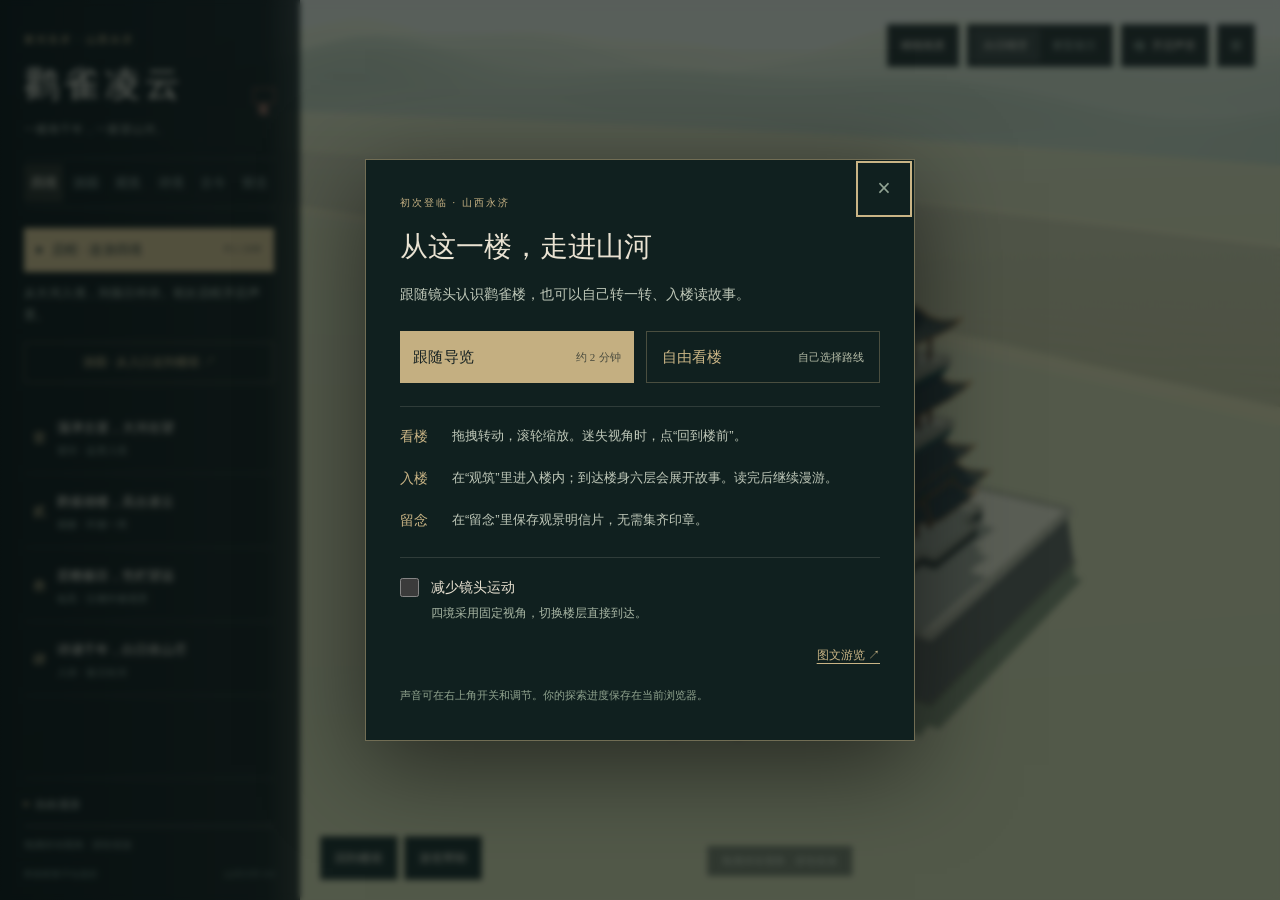
==== commit c5ca330a: "Publish section contact-face and stone culling fix" ====
--- a/index.html
+++ b/index.html
@@ -9,9 +9,9 @@
   <title>鹳雀凌云 · 鹳雀楼数字化漫游</title>
   <link rel="icon" href="data:image/svg+xml,%3Csvg xmlns='http://www.w3.org/2000/svg' viewBox='0 0 64 64'%3E%3Crect width='64' height='64' rx='12' fill='%23121b1a'/%3E%3Cpath d='M9 49h46M15 45h34M20 31v14m12-14v14m12-14v14M12 30l20-9 20 9M18 20l14-8 14 8' fill='none' stroke='%23c9b485' stroke-width='3'/%3E%3C/svg%3E">
   
-  <link rel="stylesheet" href="./assets/experience-v2.css?v=2eea941be336">
+  <link rel="stylesheet" href="./assets/experience-v2.css?v=87f97292f95c">
   <script type="importmap">{"imports": {"three": "./assets/vendor/three.module.js", "three/addons/": "./assets/vendor/addons/"}}</script>
-  <link data-online-preload rel="preload" as="fetch" href="./assets/guanque-fast.glb?v=9f505e58ea21" crossorigin="anonymous" fetchpriority="high">
+  <link data-online-preload rel="preload" as="fetch" href="./assets/guanque-fast.glb?v=bc338b86ddc2" crossorigin="anonymous" fetchpriority="high">
   <link data-online-preload rel="modulepreload" href="./assets/vendor/three.module.js">
   <link data-online-preload rel="modulepreload" href="./assets/vendor/addons/controls/OrbitControls.js">
   <link data-online-preload rel="modulepreload" href="./assets/vendor/addons/loaders/GLTFLoader.js">
@@ -268,6 +268,6 @@
   <div id="loading" role="status"><p class="eyebrow">黄河东岸 · 一场数字登临</p><h2 class="loading-title">鹳雀凌云</h2><div class="loading-line"></div><p id="loading-message">正在铺展楼阁与山河</p><button id="retry" class="outline-button" hidden>重新加载</button><a class="loading-reading" href="#reading-guide">先读建筑与楼层故事 ↗</a></div>
   <noscript><div class="no-script"><p>三维漫游需要启用 JavaScript。</p><a href="#reading-guide">打开图文游览，阅读建筑与楼层故事 ↗</a></div></noscript>
   
-  <script type="module" src="./assets/experience-v2.js?v=2eea941be336"></script>
+  <script type="module" src="./assets/experience-v2.js?v=87f97292f95c"></script>
 </body>
 </html>
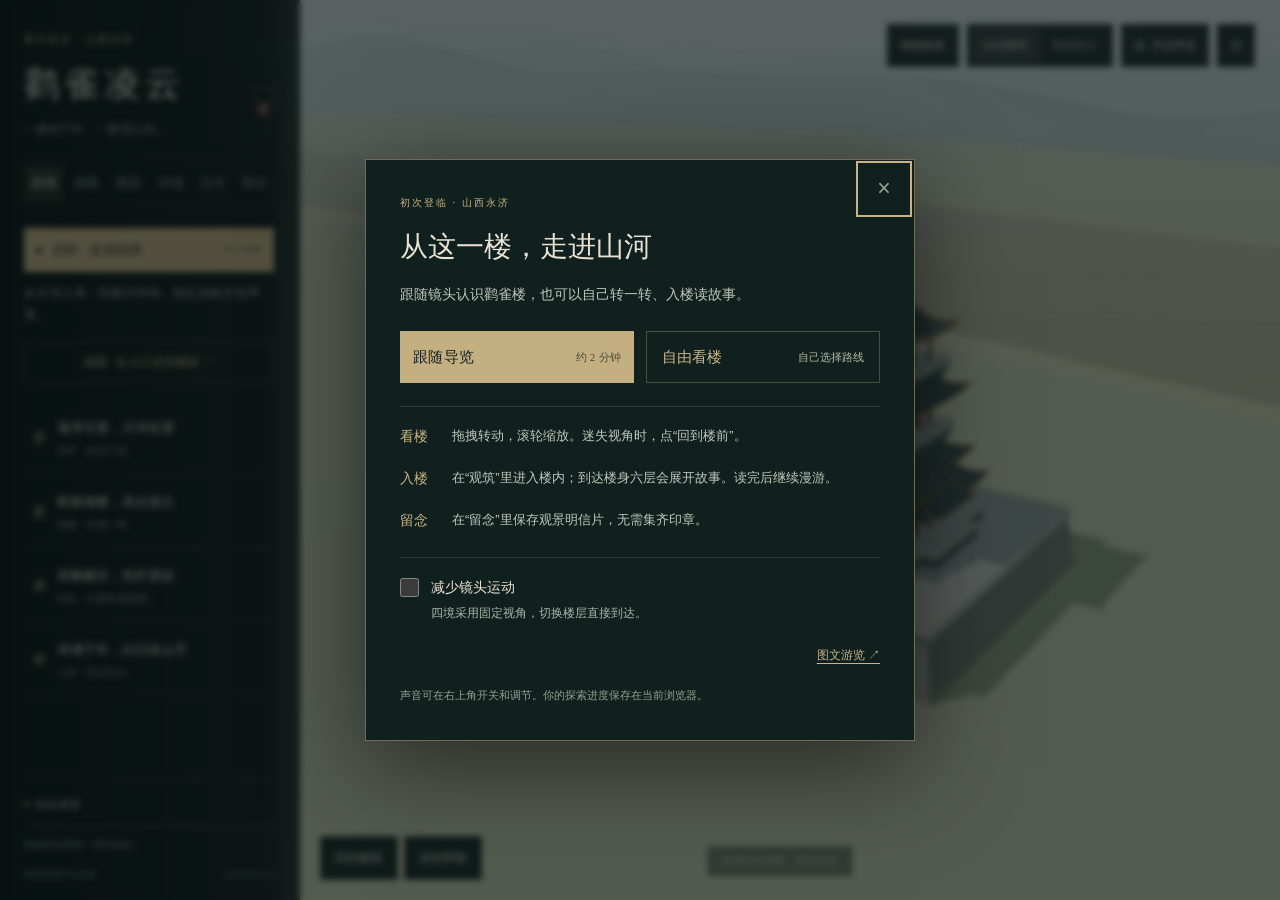
==== commit fcd8db96: "Publish the refined facade and first-floor digital gallery showcase" ====
--- a/index.html
+++ b/index.html
@@ -9,9 +9,9 @@
   <title>鹳雀凌云 · 鹳雀楼数字化漫游</title>
   <link rel="icon" href="data:image/svg+xml,%3Csvg xmlns='http://www.w3.org/2000/svg' viewBox='0 0 64 64'%3E%3Crect width='64' height='64' rx='12' fill='%23121b1a'/%3E%3Cpath d='M9 49h46M15 45h34M20 31v14m12-14v14m12-14v14M12 30l20-9 20 9M18 20l14-8 14 8' fill='none' stroke='%23c9b485' stroke-width='3'/%3E%3C/svg%3E">
   
-  <link rel="stylesheet" href="./assets/experience-v2.css?v=87f97292f95c">
+  <link rel="stylesheet" href="./assets/experience-v2.css?v=fb68f53ed578">
   <script type="importmap">{"imports": {"three": "./assets/vendor/three.module.js", "three/addons/": "./assets/vendor/addons/"}}</script>
-  <link data-online-preload rel="preload" as="fetch" href="./assets/guanque-fast.glb?v=bc338b86ddc2" crossorigin="anonymous" fetchpriority="high">
+  <link data-online-preload rel="preload" as="fetch" href="./assets/guanque-fast.glb?v=0564c40b2b4b" crossorigin="anonymous" fetchpriority="high">
   <link data-online-preload rel="modulepreload" href="./assets/vendor/three.module.js">
   <link data-online-preload rel="modulepreload" href="./assets/vendor/addons/controls/OrbitControls.js">
   <link data-online-preload rel="modulepreload" href="./assets/vendor/addons/loaders/GLTFLoader.js">
@@ -66,6 +66,7 @@
       <section id="view-explore" class="view-pane" role="tabpanel" aria-labelledby="tab-explore" hidden>
         <p class="pane-intro">从一片瓦，读懂一座楼。</p>
         <p class="pane-note">点选构件，或点击画面中的标记，靠近看一看。</p>
+        <div class="showcase-views" role="group" aria-label="近看鹳雀楼"><button id="showcase-front">楼前近景 <span>拾级望楼</span></button><button id="showcase-eaves">檐下细看 <span>柱廊与彩画</span></button></div>
         <button id="enter-walk" class="primary-button interior-entry">入楼漫游 · 楼层故事</button>
         <button id="interior-toggle" class="outline-button interior-entry" aria-pressed="false">打开九层内部结构</button>
         <div id="walk-panel" class="walk-panel" hidden>
@@ -77,7 +78,7 @@
           </div>
           <p id="walk-status" class="walk-status" role="status">拖动画面环视 · W A S D 或方向键行走</p>
           <button id="exit-walk" class="outline-button">返回结构剖视</button>
-          <p class="microcopy walk-scope">楼身六层到层讲故事，台基三层可查看结构说明。故事为导览主题编排，空间为示意。E 上楼，Q 下楼，Esc 退出。</p>
+          <p class="microcopy walk-scope">首层为数字主题展陈设计，空间与陈设为示意。楼身六层到层讲故事，台基三层可查看结构说明。E 上楼，Q 下楼，Esc 退出。</p>
         </div>
         <div id="interior-panel" class="interior-panel" hidden>
           <p class="interior-scope">结构示意 · 平面与部分层高推定</p>
@@ -268,6 +269,6 @@
   <div id="loading" role="status"><p class="eyebrow">黄河东岸 · 一场数字登临</p><h2 class="loading-title">鹳雀凌云</h2><div class="loading-line"></div><p id="loading-message">正在铺展楼阁与山河</p><button id="retry" class="outline-button" hidden>重新加载</button><a class="loading-reading" href="#reading-guide">先读建筑与楼层故事 ↗</a></div>
   <noscript><div class="no-script"><p>三维漫游需要启用 JavaScript。</p><a href="#reading-guide">打开图文游览，阅读建筑与楼层故事 ↗</a></div></noscript>
   
-  <script type="module" src="./assets/experience-v2.js?v=87f97292f95c"></script>
+  <script type="module" src="./assets/experience-v2.js?v=fb68f53ed578"></script>
 </body>
 </html>
--- a/assets/experience-v2.css
+++ b/assets/experience-v2.css
@@ -181,3 +181,8 @@
   .walking .walk-panel strong { font-size: 18px; }
   .walking .interior-label { margin-top: 10px; }
 }
+.showcase-views{display:grid;grid-template-columns:1fr 1fr;gap:8px;margin:14px 0 12px}
+.showcase-views[hidden]{display:none}
+.showcase-views button{padding:12px 10px;text-align:left;border:1px solid rgba(201,180,133,.28);background:rgba(201,180,133,.055);color:var(--text,#ece5d3);font:inherit;cursor:pointer}
+.showcase-views button span{display:block;margin-top:5px;font-size:11px;color:var(--muted,#a0aa9e)}
+.showcase-views button:hover,.showcase-views button:focus-visible{border-color:#bda573;background:rgba(201,180,133,.12)}
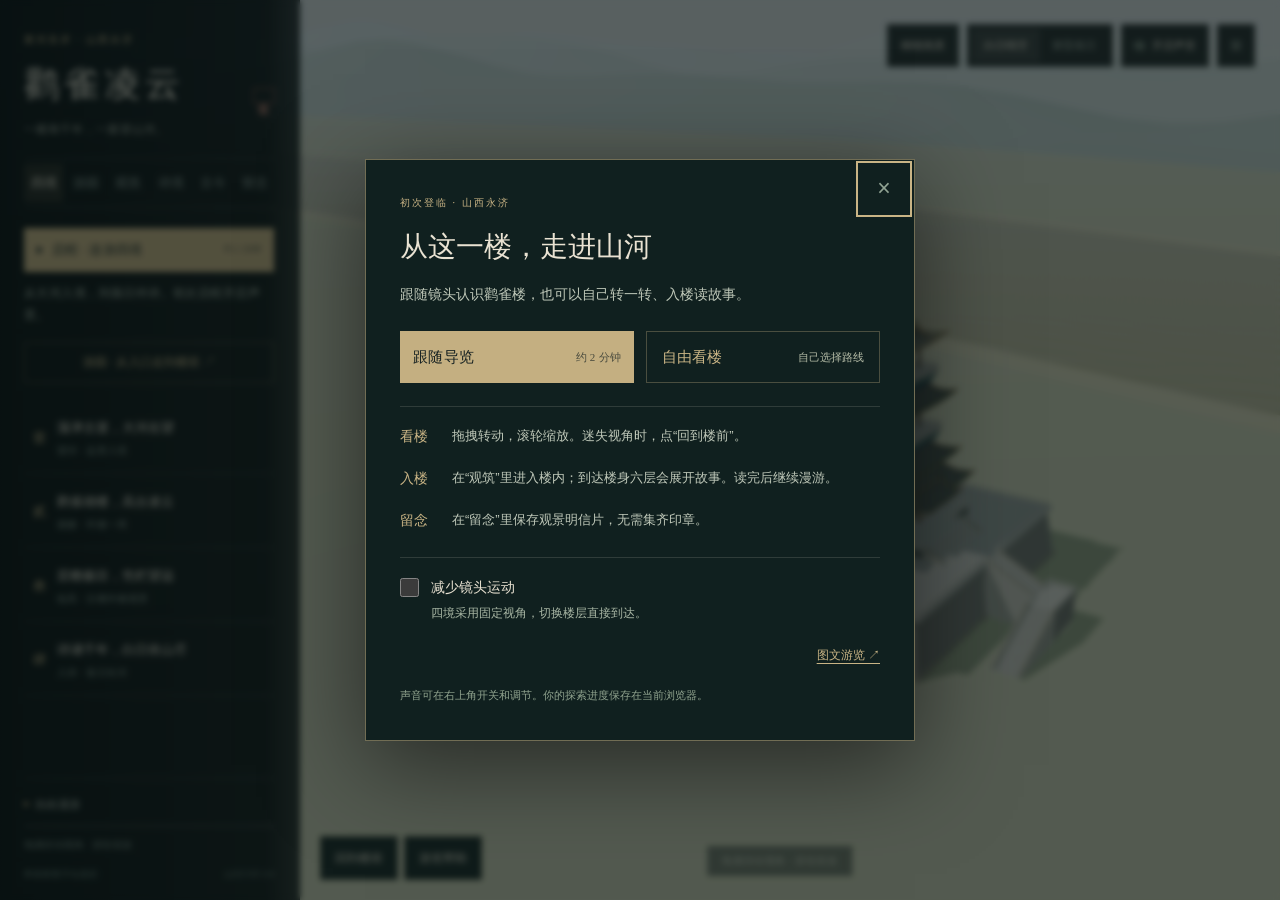
==== commit 81ef60fd: "Publish aerial-reference exterior, corrected plaques and connected podium stairs" ====
--- a/index.html
+++ b/index.html
@@ -9,9 +9,9 @@
   <title>鹳雀凌云 · 鹳雀楼数字化漫游</title>
   <link rel="icon" href="data:image/svg+xml,%3Csvg xmlns='http://www.w3.org/2000/svg' viewBox='0 0 64 64'%3E%3Crect width='64' height='64' rx='12' fill='%23121b1a'/%3E%3Cpath d='M9 49h46M15 45h34M20 31v14m12-14v14m12-14v14M12 30l20-9 20 9M18 20l14-8 14 8' fill='none' stroke='%23c9b485' stroke-width='3'/%3E%3C/svg%3E">
   
-  <link rel="stylesheet" href="./assets/experience-v2.css?v=fb68f53ed578">
+  <link rel="stylesheet" href="./assets/experience-v2.css?v=604eb7579945">
   <script type="importmap">{"imports": {"three": "./assets/vendor/three.module.js", "three/addons/": "./assets/vendor/addons/"}}</script>
-  <link data-online-preload rel="preload" as="fetch" href="./assets/guanque-fast.glb?v=0564c40b2b4b" crossorigin="anonymous" fetchpriority="high">
+  <link data-online-preload rel="preload" as="fetch" href="./assets/guanque-fast.glb?v=beee72feb548" crossorigin="anonymous" fetchpriority="high">
   <link data-online-preload rel="modulepreload" href="./assets/vendor/three.module.js">
   <link data-online-preload rel="modulepreload" href="./assets/vendor/addons/controls/OrbitControls.js">
   <link data-online-preload rel="modulepreload" href="./assets/vendor/addons/loaders/GLTFLoader.js">
@@ -70,15 +70,16 @@
         <button id="enter-walk" class="primary-button interior-entry">入楼漫游 · 楼层故事</button>
         <button id="interior-toggle" class="outline-button interior-entry" aria-pressed="false">打开九层内部结构</button>
         <div id="walk-panel" class="walk-panel" hidden>
-          <div class="section-heading"><strong id="walk-floor">楼身一层</strong><span id="walk-progress" class="microcopy">故事足迹 0 / 6</span></div>
+          <div class="section-heading"><strong id="walk-floor">楼身一层</strong><div class="walk-view-actions"><button id="walk-fov" aria-pressed="true" title="切换开阔视野与自然视野">开阔视野</button><button id="exit-walk">返回结构剖视</button></div></div>
+          <div class="walk-meta"><span id="walk-progress" class="microcopy">故事足迹 0 / 6</span><a id="walk-reference" href="https://zhuanlan.zhihu.com/p/193093280" target="_blank" rel="noopener noreferrer">大厅实景依据 ↗</a></div>
           <label class="interior-label" for="walk-storey">前往楼层</label><select id="walk-storey"></select>
           <div class="walk-navigation">
             <div class="walk-pad" role="group" aria-label="楼内移动"><button data-walk-move="forward" aria-label="向前走">↑</button><button data-walk-move="left" aria-label="向左走">←</button><button data-walk-move="back" aria-label="向后走">↓</button><button data-walk-move="right" aria-label="向右走">→</button></div>
             <div class="walk-floor-actions"><div><button id="walk-down">下楼 ↓</button><button id="walk-up">上楼 ↑</button></div><button id="walk-story-again">重读本层故事</button><button id="walk-recenter">回到本层入口</button></div>
           </div>
+          <div id="walk-exhibit-menu" class="walk-exhibit-menu" hidden><p>首层三展 <span>点展项或选下方标题，读背后的故事</span></p><div role="group" aria-label="首层展项讲解"><button data-walk-exhibit="pufan" aria-pressed="false" aria-controls="walk-story" aria-label="阅读中都蒲坂繁盛图"><small>01</small>蒲坂繁盛</button><button data-walk-exhibit="defence" aria-pressed="false" aria-controls="walk-story" aria-label="阅读筑楼戍边"><small>02</small>筑楼戍边</button><button data-walk-exhibit="poets" aria-pressed="false" aria-controls="walk-story" aria-label="阅读旗亭画壁"><small>03</small>旗亭画壁</button></div></div>
           <p id="walk-status" class="walk-status" role="status">拖动画面环视 · W A S D 或方向键行走</p>
-          <button id="exit-walk" class="outline-button">返回结构剖视</button>
-          <p class="microcopy walk-scope">首层为数字主题展陈设计，空间与陈设为示意。楼身六层到层讲故事，台基三层可查看结构说明。E 上楼，Q 下楼，Esc 退出。</p>
+          <p class="microcopy walk-scope">大厅与回廊参考实景；尺寸、彩绘和壁画图像为示意。楼身六层到层讲故事，台基三层可查看结构说明。E 上楼，Q 下楼，Esc 退出。</p>
         </div>
         <div id="interior-panel" class="interior-panel" hidden>
           <p class="interior-scope">结构示意 · 平面与部分层高推定</p>
@@ -192,10 +193,13 @@
     <div class="walk-story-reading">
     <button id="walk-close-story" class="close-panel" aria-label="收起楼层故事">×</button>
     <p id="walk-story-floor" class="eyebrow"></p><h2 id="walk-story-title" tabindex="-1"></h2><p id="walk-story-lead" class="detail-lead"></p><div id="walk-story-body"></div>
+    <figure id="walk-exhibit-figure" class="walk-exhibit-figure" hidden><canvas id="walk-exhibit-art"></canvas><figcaption>数字绘制 · 可对照下方现场图文阅读</figcaption></figure>
+    <div id="walk-exhibit-observations" class="walk-exhibit-observations" hidden></div>
     <button id="walk-read-story" class="outline-button" hidden>听本层故事</button><a id="walk-story-source" class="source-link" target="_blank" rel="noopener noreferrer">查阅故事依据 ↗</a>
+    <a id="walk-story-corroboration" class="source-link" target="_blank" rel="noopener noreferrer" hidden>《山西日报》展陈记述 ↗</a>
     <p id="walk-story-scope" class="microcopy">六层故事为数字导览主题编排，不代表真实展厅用途。</p>
     </div>
-    <div class="walk-story-actions"><button id="walk-continue" class="primary-button">读完了，继续漫游 →</button></div>
+    <div class="walk-story-actions"><div id="walk-exhibit-pagination" class="walk-exhibit-pagination" hidden><button id="walk-exhibit-prev" aria-label="阅读上一个展项">← 上一个</button><span id="walk-exhibit-counter"></span><button id="walk-exhibit-next" aria-label="阅读下一个展项">下一个 →</button></div><button id="walk-continue" class="primary-button">读完了，继续漫游 →</button></div>
   </aside>
   <aside id="detail-panel" class="detail-panel" aria-label="探索详情" hidden>
     <button class="close-panel" id="close-detail" aria-label="收起探索详情">×</button>
@@ -254,6 +258,10 @@
       <details><summary>楼身四层 · 重建，再续登临</summary><p>新的楼阁，回应久远的文化记忆。</p><p>据景区介绍，鹳雀楼于 1997 年 12 月启动重建，2002 年 9 月 26 日正式对外开放。今天眼前的楼阁，是这次现代复建的成果。</p><p>复建采用仿唐形制，把高台、柱列与层檐重新带到黄河岸边。它延续的是古楼与诗文的文化记忆，具体空间和工程构造属于现代建筑。</p><a target="_blank" rel="noopener noreferrer" href="http://sxgql.com/?about/">查阅故事依据 ↗</a></details>
       <details><summary>楼身五层 · 唐风与今工</summary><p>檐下的古意，来自今天的建造。</p><p>复建楼采用框架剪力墙结构，并组合预制与现浇的仿古混凝土构件。眼前的柱、枋、斗拱和层檐，以现代工程方法表现仿唐楼阁的建筑节奏。</p><p>施工方案记载，在楼身第五层平面处，外槽柱轴线向内移动 500 毫米。这一处明确的调整，让我们能把上部收敛的轮廓，与具体的建造尺寸联系起来。</p><a target="_blank" rel="noopener noreferrer" href="https://www.gc5.com/jzgc/jzsg/10190840.html">查阅故事依据 ↗</a></details>
       <details><summary>楼身六层 · 更上一层楼</summary><p>走到高处，再把目光交给山河。</p><p>楼身六层对应外观的第三层。包括台基与最高脊饰在内，复建楼总高 73.9 米；楼层地坪、屋顶和最高大吻，属于不同的高度基准。</p><p>这次数字登临，从台基与柱梁走到楼阁高处。回到“更上一层楼”，也可以把它读作一次不断拓展视野的邀请。此处故事与路线为数字导览编排，不表示真实开放区域。</p><a target="_blank" rel="noopener noreferrer" href="http://sxgql.com/?about/">查阅故事依据 ↗</a></details>
+      <h3>首层三展，走近看</h3><p>以下内容参考公开展陈图文整理，可与首层大厅中的数字展项对照阅读。</p>
+      <details><summary>中都蒲坂繁盛图 · 立体展陈 · 古城与渡口</summary><p>沿着城门、街巷与浮桥，读一座黄河岸边的城。</p><p>现场展项用立体城市场景表现唐代蒲州的繁盛。城郭、钟鼓楼、成片楼舍和往来人物共同组成叙事，唐玄宗东巡蒲坂是其中的一条情节线索。</p><p>蒲津渡连接黄河两岸。浮桥以舟船承托桥面，铁牛与系桥设施联系在一起；把目光从城内移向渡口，就能理解交通如何与城市生活相连。</p><p>数字展项将城门、街市、渡口和河岸古楼提炼为四组景物，可以在大厅侧面近看，也可以从二层回廊俯瞰。这里展示的是现场展项的主题与层次，古城道路、建筑数量和比例均作了简化。</p><ul><li>城门与中轴街道：穿过前方城门，视线沿街道通向后方的楼阁。</li><li>街市与院落：灰瓦院落、路边摊棚与人物，让城池有了日常生活。</li><li>浮桥与河岸：右侧以舟、桥、铁牛和河岸楼阁提示蒲津渡的交通主题。</li></ul><p>据 2022、2024 年公开展陈资料制作。城市场景为数字示意，布局、数量与尺寸不作原样复原承诺。</p><a target="_blank" rel="noopener noreferrer" href="http://cdcn.org.cn/article/28081">查看现场图文 · 中国社区发展网 ↗</a></details>
+      <details><summary>筑楼戍边 · 主题壁画 · 古楼来历</summary><p>在成为诗中的名楼之前，它先是一座用于瞭望的高楼。</p><p>公开展陈介绍将古鹳雀楼的起源，与北周宇文护镇守蒲州联系起来，并引唐人李瀚《河中鹳雀楼集序》中的筑楼记述。高处便于观察远方，是理解古楼早期军事用途的一条线索。</p><p>实拍壁画以将领、白马、军士、旌旗和楼阁组织画面。这里按这些可辨认的元素重绘主题图像，用人物与楼阁的关系提示“筑楼”与“戍守”，不为画中人物另编具体对话和事件。</p><p>古楼的来历与今天的复建建筑需要分开理解：你正在漫游的楼阁对应现代复建楼，壁画讲述的则是古楼的历史记忆。</p><ul><li>将领与白马：画面中央的骑乘人物提示军事主题。</li><li>楼阁与旌旗：楼的高度、军士与旗帜，联系起瞭望和戍守的用途。</li></ul><p>根据实拍中的主题元素作数字重绘，非原作复制。历史说明依据公开展陈介绍整理。</p><a target="_blank" rel="noopener noreferrer" href="http://cdcn.org.cn/article/28081">查看现场壁画与介绍 ↗</a></details>
+      <details><summary>旗亭画壁 · 文学典故 · 唐诗与歌声</summary><p>诗不只写在纸上，也曾随着歌声流传。</p><p>“旗亭画壁”见于唐人薛用弱《集异记》，讲王之涣、王昌龄、高适在酒肆听歌，以歌者演唱的诗篇相互比较诗名的故事。这是一则文学典故，不能把每个情节都当作已经证实的历史事实。</p><p>故事把诗人、酒案和歌者放进同一个场景，让人想到唐诗与音乐、交游之间的联系。数字画面参考现场壁画的红、蓝、青绿衣饰，安排三位诗人与下方的歌舞人物。</p><p>这组展项帮助游客认识王之涣的诗名。故事中的酒肆不被设定为鹳雀楼内；“旗亭画壁”与《登鹳雀楼》也不是同一次活动的记录。</p><ul><li>三位诗人与酒案：上方以三位人物和酒器表现听歌、交游的情境，不指定画中左右人物的身份。</li><li>歌乐与飘带：下方的乐器、舞姿和飘带，呼应诗歌可以被传唱的主题。</li></ul><p>文学典故据《集异记》相关介绍概述，未照用通俗改写中的诗目与比试细节。画面为数字重绘。</p><a target="_blank" rel="noopener noreferrer" href="http://cdcn.org.cn/article/28081">查看现场壁画与典故介绍 ↗</a></details>
       <h3>这座数字楼阁</h3><p>模型以实景照片和公开工程资料为依据。内部平面、部分标高和景区周边尺寸仍有推定，用于文化与结构展示。实际开放区域和现场路线以景区公布的信息为准。</p>
       <p class="reading-footer">鹳雀凌云 · 鹳雀楼数字化漫游</p>
     </div>
@@ -269,6 +277,6 @@
   <div id="loading" role="status"><p class="eyebrow">黄河东岸 · 一场数字登临</p><h2 class="loading-title">鹳雀凌云</h2><div class="loading-line"></div><p id="loading-message">正在铺展楼阁与山河</p><button id="retry" class="outline-button" hidden>重新加载</button><a class="loading-reading" href="#reading-guide">先读建筑与楼层故事 ↗</a></div>
   <noscript><div class="no-script"><p>三维漫游需要启用 JavaScript。</p><a href="#reading-guide">打开图文游览，阅读建筑与楼层故事 ↗</a></div></noscript>
   
-  <script type="module" src="./assets/experience-v2.js?v=fb68f53ed578"></script>
+  <script type="module" src="./assets/experience-v2.js?v=604eb7579945"></script>
 </body>
 </html>
--- a/assets/experience-v2.css
+++ b/assets/experience-v2.css
@@ -186,3 +186,89 @@
 .showcase-views button{padding:12px 10px;text-align:left;border:1px solid rgba(201,180,133,.28);background:rgba(201,180,133,.055);color:var(--text,#ece5d3);font:inherit;cursor:pointer}
 .showcase-views button span{display:block;margin-top:5px;font-size:11px;color:var(--muted,#a0aa9e)}
 .showcase-views button:hover,.showcase-views button:focus-visible{border-color:#bda573;background:rgba(201,180,133,.12)}
+
+/* Keep the hall in view while retaining movement, floor changes and an exit. */
+.walking .brand,.walking .brand-caption,.walking .view-tabs,
+.walking .tour-info,.walking .sidebar-footer,.walking .view-hint{display:none}
+.walking .sidebar{padding-top:22px}
+.walk-panel .section-heading{gap:10px;flex-wrap:wrap}
+.walk-view-actions{display:flex;gap:6px;margin-left:auto}
+.walk-view-actions button{min-height:38px;padding:7px 9px;border:1px solid var(--line);font:11px var(--sans);white-space:nowrap}
+#walk-fov[aria-pressed=true]{border-color:#c9b48585;color:var(--gold);background:#c9b48516}
+.walk-meta{display:flex;align-items:center;justify-content:space-between;gap:8px;margin:10px 0 2px;font:11px var(--sans)}
+.walk-meta .microcopy{margin:0}.walk-meta a{font-size:11px;color:#a6b89f}
+.walk-exhibit-menu{padding-top:11px;margin:13px 0;border-top:1px solid var(--line)}
+.walk-exhibit-menu>p{font-size:13px;color:#dac497;margin:0 0 9px}
+.walk-exhibit-menu>p span{display:block;color:#a4b19f;font-size:10px;margin-top:5px;line-height:1.7}
+.walk-exhibit-menu>div{display:grid;grid-template-columns:repeat(3,minmax(0,1fr));gap:5px}
+.walk-exhibit-menu button{min-height:54px;padding:8px 3px;border:1px solid #c9b48540;background:#c9b48508;font-size:11px;line-height:1.7;color:#e2d8bf}
+.walk-exhibit-menu button small{display:block;font:10px var(--sans);color:#a59570;margin-bottom:3px}
+.walk-exhibit-menu button:hover,.walk-exhibit-menu button[aria-pressed=true]{background:#c9b48522;border-color:#c9b485;color:#efd49d}
+.walk-story.is-exhibit{width:390px}
+.walk-story.is-exhibit .walk-story-reading{display:flex;flex-direction:column}
+.walk-story.is-exhibit .walk-story-reading>*{flex-shrink:0}
+.walk-story.is-exhibit #walk-story-floor{order:0}
+.walk-story.is-exhibit #walk-story-title{order:1}
+.walk-story.is-exhibit #walk-story-lead{order:2}
+.walk-exhibit-figure{order:3;margin:0 0 19px}
+.walk-exhibit-figure canvas{display:block;width:auto;max-width:100%;height:auto;max-height:152px;margin:auto;border:1px solid #c9b48555}
+.walk-exhibit-figure figcaption{font:10px/1.7 var(--sans);color:#aab59f;margin-top:5px}
+.walk-story.is-exhibit #walk-story-body{order:4}
+.walk-exhibit-observations{order:5;border-block:1px solid var(--line);padding:14px 0 6px;margin:0 0 6px}
+.walk-exhibit-observations h3{font-weight:400;color:#d7bf8d;font-size:14px;margin:0 0 13px}
+.walk-exhibit-observations ul{padding-left:17px;margin:0;color:#bcc8b5}
+.walk-exhibit-observations li{font-size:13px;line-height:1.85;margin-bottom:12px}
+.walk-exhibit-observations strong{display:block;color:#d1d8c5;font-weight:500}
+.walk-story.is-exhibit .source-link{order:6;font-size:12px;line-height:1.8}
+.walk-story.is-exhibit #walk-story-scope{order:7}
+.walk-exhibit-pagination{display:flex;align-items:center;justify-content:space-between;gap:10px;margin-bottom:9px;color:#c9b485;font:12px var(--sans)}
+.walk-exhibit-pagination button{min-height:38px;font-size:12px;padding:8px 10px;border:1px solid var(--line)}
+.reading-content li{font-size:15px;line-height:1.9;color:#c4ccbd;margin:10px 0}
+@media(max-width:720px){
+  .walking #panel-toggle{display:block}
+  .walking .sidebar{padding:10px 12px;max-height:39dvh}
+  .walking .view-body{max-height:none}
+  .walk-panel .section-heading{gap:5px}
+  .walk-view-actions button{min-height:40px;padding-inline:8px;font-size:11px}
+  .walk-meta{margin-top:6px}
+  .walk-story.is-exhibit{left:12px;right:12px;width:auto;max-height:calc(var(--sidebar-top,65dvh) - max(66px,calc(env(safe-area-inset-top) + 56px)) - 12px)}
+  .walk-story.is-exhibit .walk-story-reading{padding:22px 18px 16px}
+  .walk-story.is-exhibit h2{font-size:23px}
+  .walk-exhibit-figure{margin-bottom:14px}
+  .walk-exhibit-figure canvas{max-height:112px}
+  .walk-exhibit-pagination button{min-height:44px}
+  .walk-exhibit-menu{margin:8px 0 2px;padding-top:7px}
+  .walk-exhibit-menu button{min-height:44px;font-size:12px;padding:7px 3px}
+  .walk-exhibit-menu button small{display:inline;margin-right:5px}
+  .sidebar-compact.walking .walk-exhibit-menu>p{display:none}
+  .sidebar-compact.walking .sidebar{max-height:none}
+  .sidebar-compact.walking .walk-panel>.interior-label,
+  .sidebar-compact.walking .walk-panel>select,
+  .sidebar-compact.walking .walk-meta,
+  .sidebar-compact.walking .walk-status,
+  .sidebar-compact.walking .walk-floor-actions>button{display:none}
+  .sidebar-compact.walking .walk-navigation{grid-template-columns:minmax(0,1fr)100px;gap:8px;margin:6px 0 0;align-items:center}
+  .sidebar-compact.walking .walk-pad{display:flex;gap:3px}
+  .sidebar-compact.walking .walk-pad button{flex:1;min-width:32px;max-width:64px;min-height:44px}
+  .sidebar-compact.walking [data-walk-move=left]{order:0}
+  .sidebar-compact.walking [data-walk-move=forward]{order:1}
+  .sidebar-compact.walking [data-walk-move=back]{order:2}
+  .sidebar-compact.walking [data-walk-move=right]{order:3}
+  .sidebar-compact.walking .walk-floor-actions button{min-height:44px}
+}
+
+/* In a short landscape viewport, reserve the reader's height for the story. */
+@media(max-height:520px){
+  .walk-story.is-exhibit{top:72px;right:12px;left:auto;width:min(390px,calc(100vw - 24px));max-height:calc(100dvh - 84px)}
+  .walk-story.is-exhibit .walk-story-reading{padding:15px 18px}
+  .walk-story.is-exhibit #walk-story-floor{font-size:9px;margin:0 23px 5px 0}
+  .walk-story.is-exhibit h2{font-size:21px;margin:0 0 7px}
+  .walk-story.is-exhibit .detail-lead{font-size:12px;line-height:1.7;padding-bottom:8px;margin:0 0 10px}
+  .walk-story.is-exhibit .walk-exhibit-figure{display:none}
+  .walk-story.is-exhibit #walk-story-body p{font-size:13px;line-height:1.8;margin-bottom:12px}
+  .walk-story.is-exhibit .walk-story-actions{display:flex;align-items:center;gap:8px;padding:8px}
+  .walk-story.is-exhibit .walk-exhibit-pagination{flex:0 0 150px;gap:3px;margin:0}
+  .walk-story.is-exhibit .walk-exhibit-pagination button{min-height:44px;font-size:11px;padding:7px 4px;white-space:nowrap}
+  .walk-story.is-exhibit .walk-exhibit-pagination span{white-space:nowrap}
+  .walk-story.is-exhibit .walk-story-actions>.primary-button{flex:1;min-width:0;font-size:12px;padding:8px}
+}
